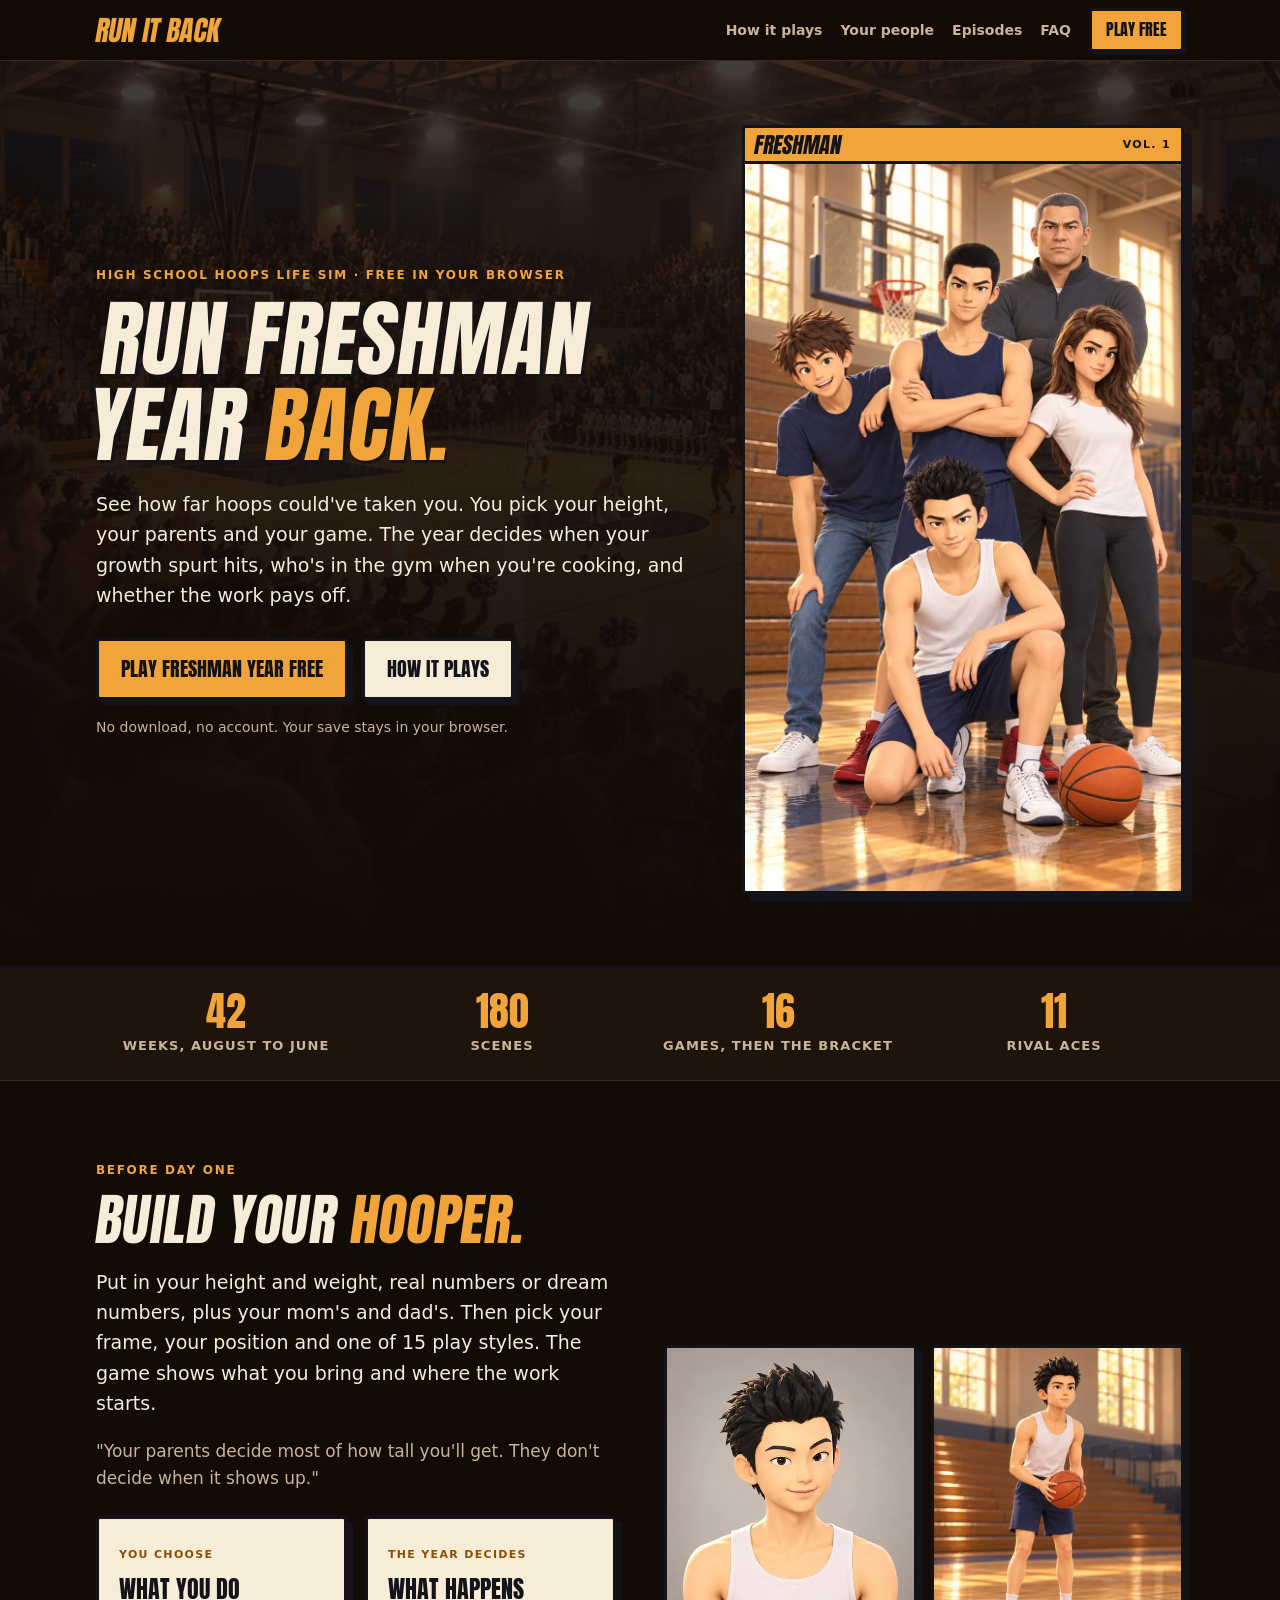
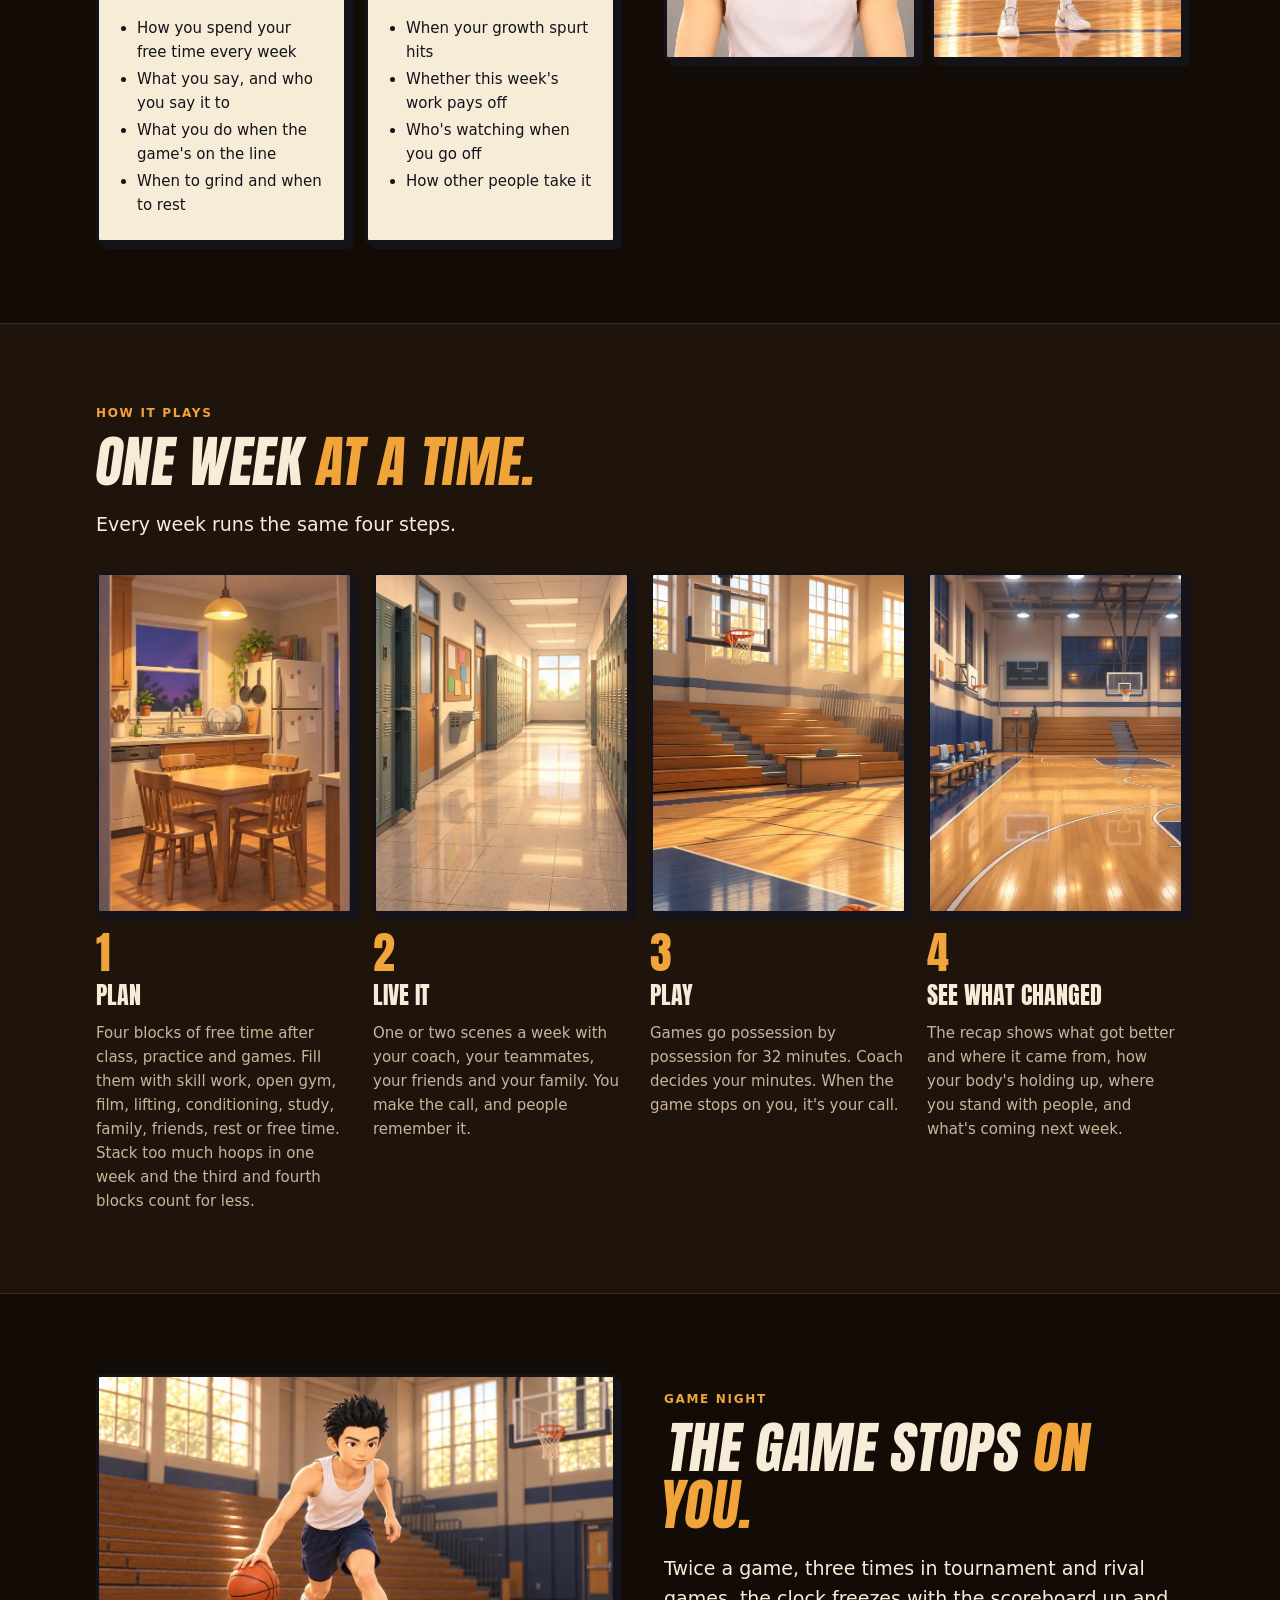
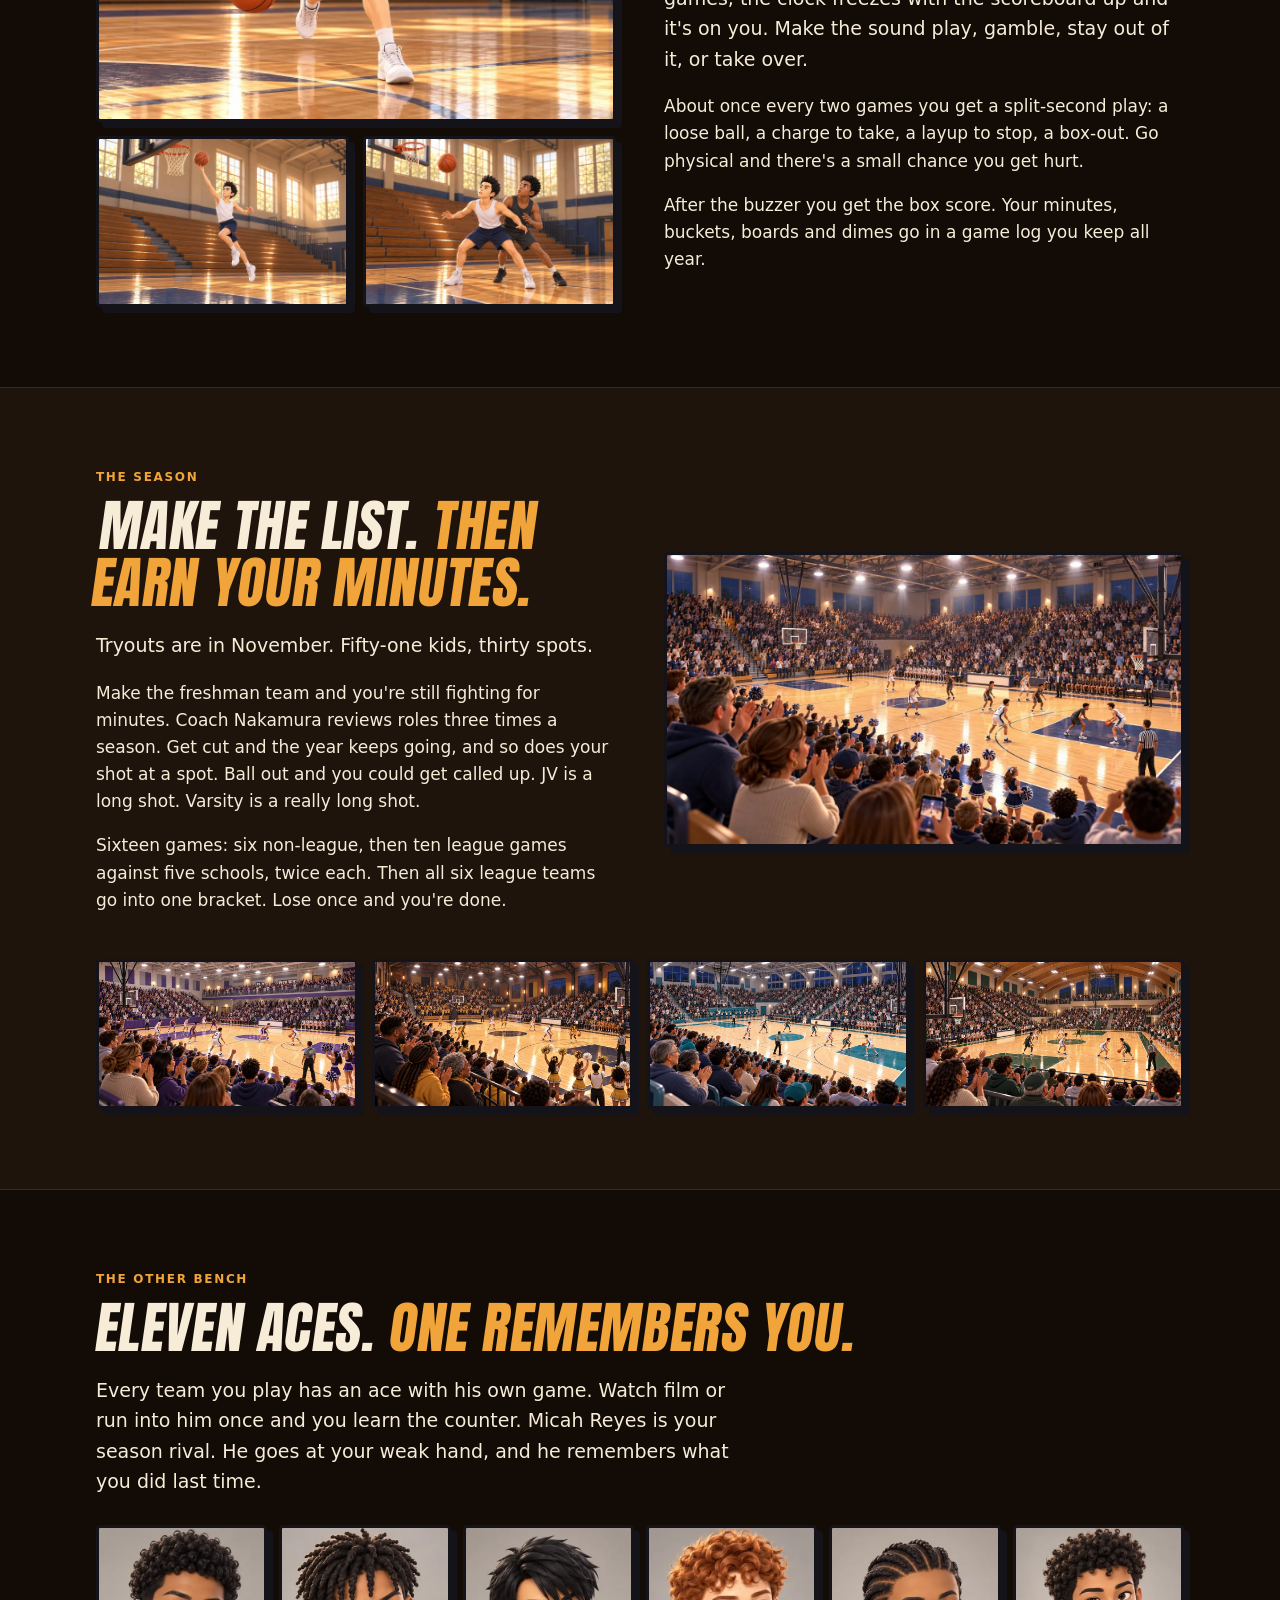
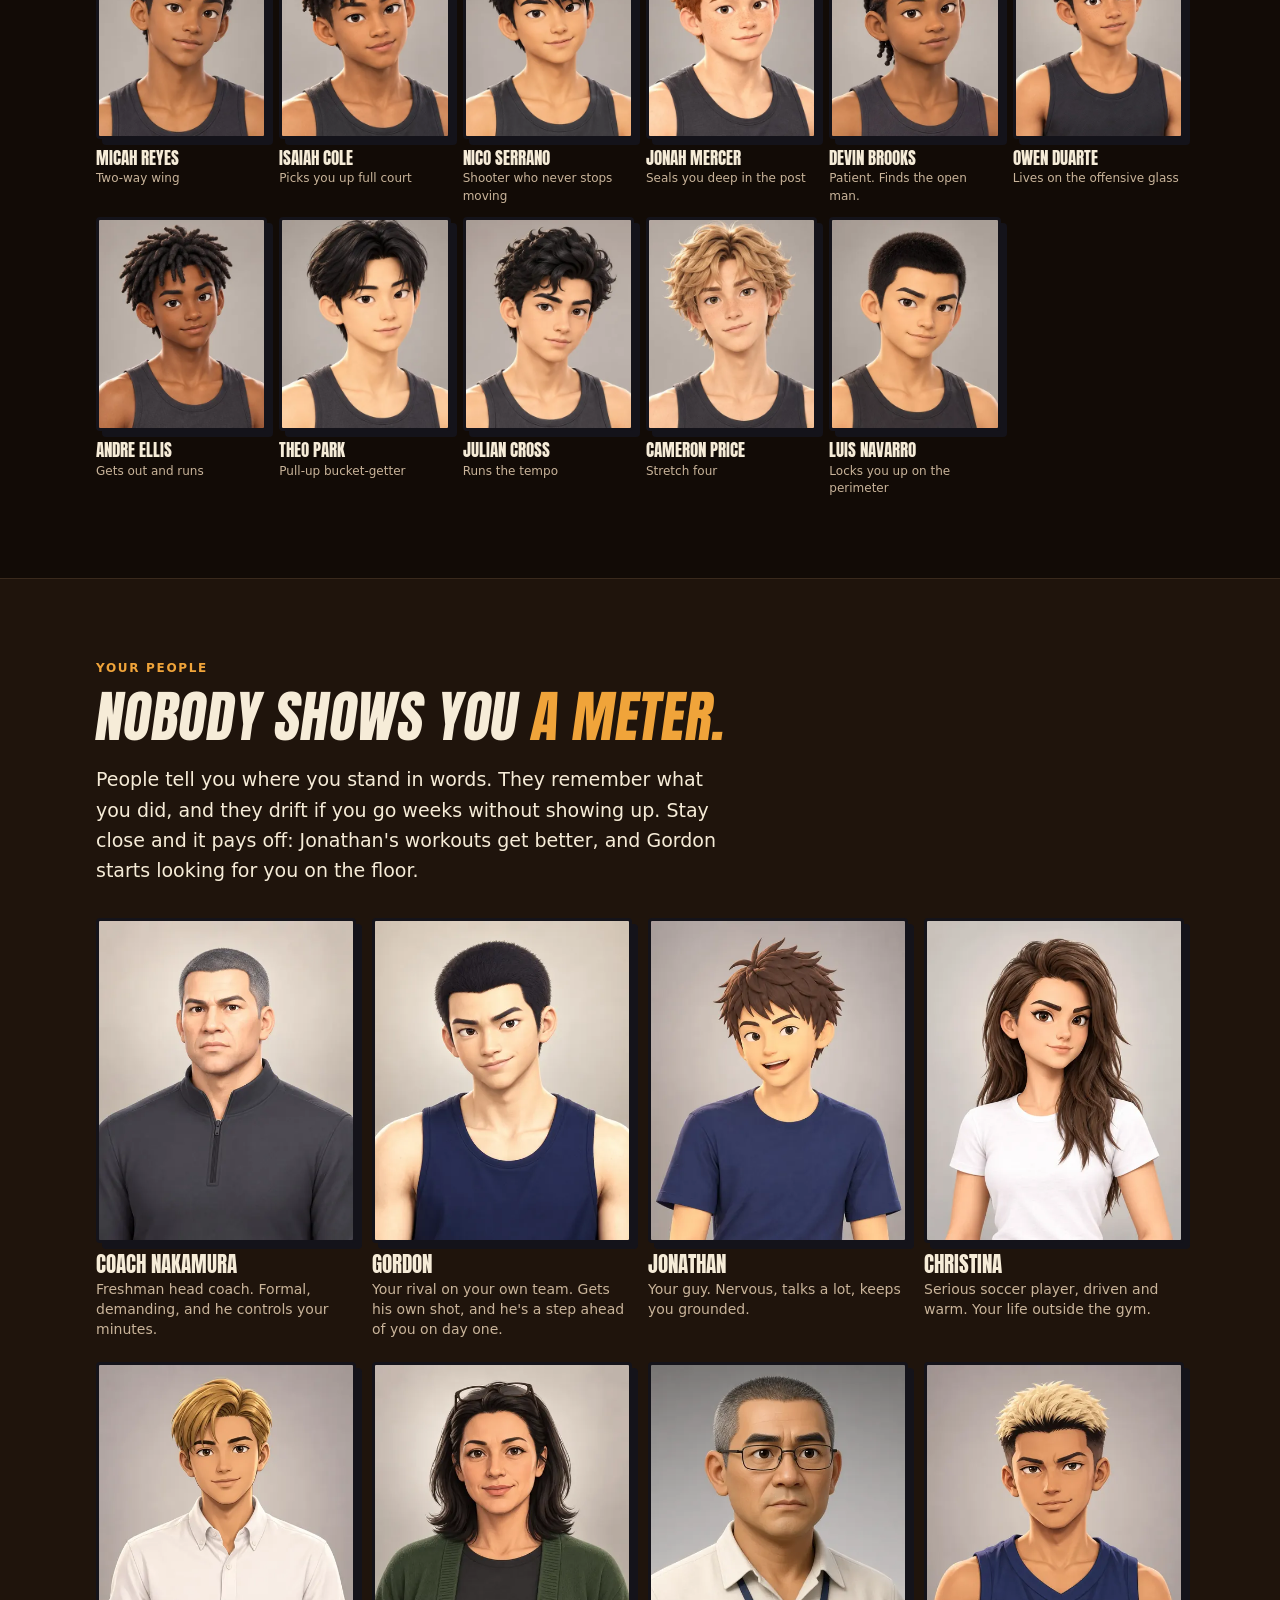
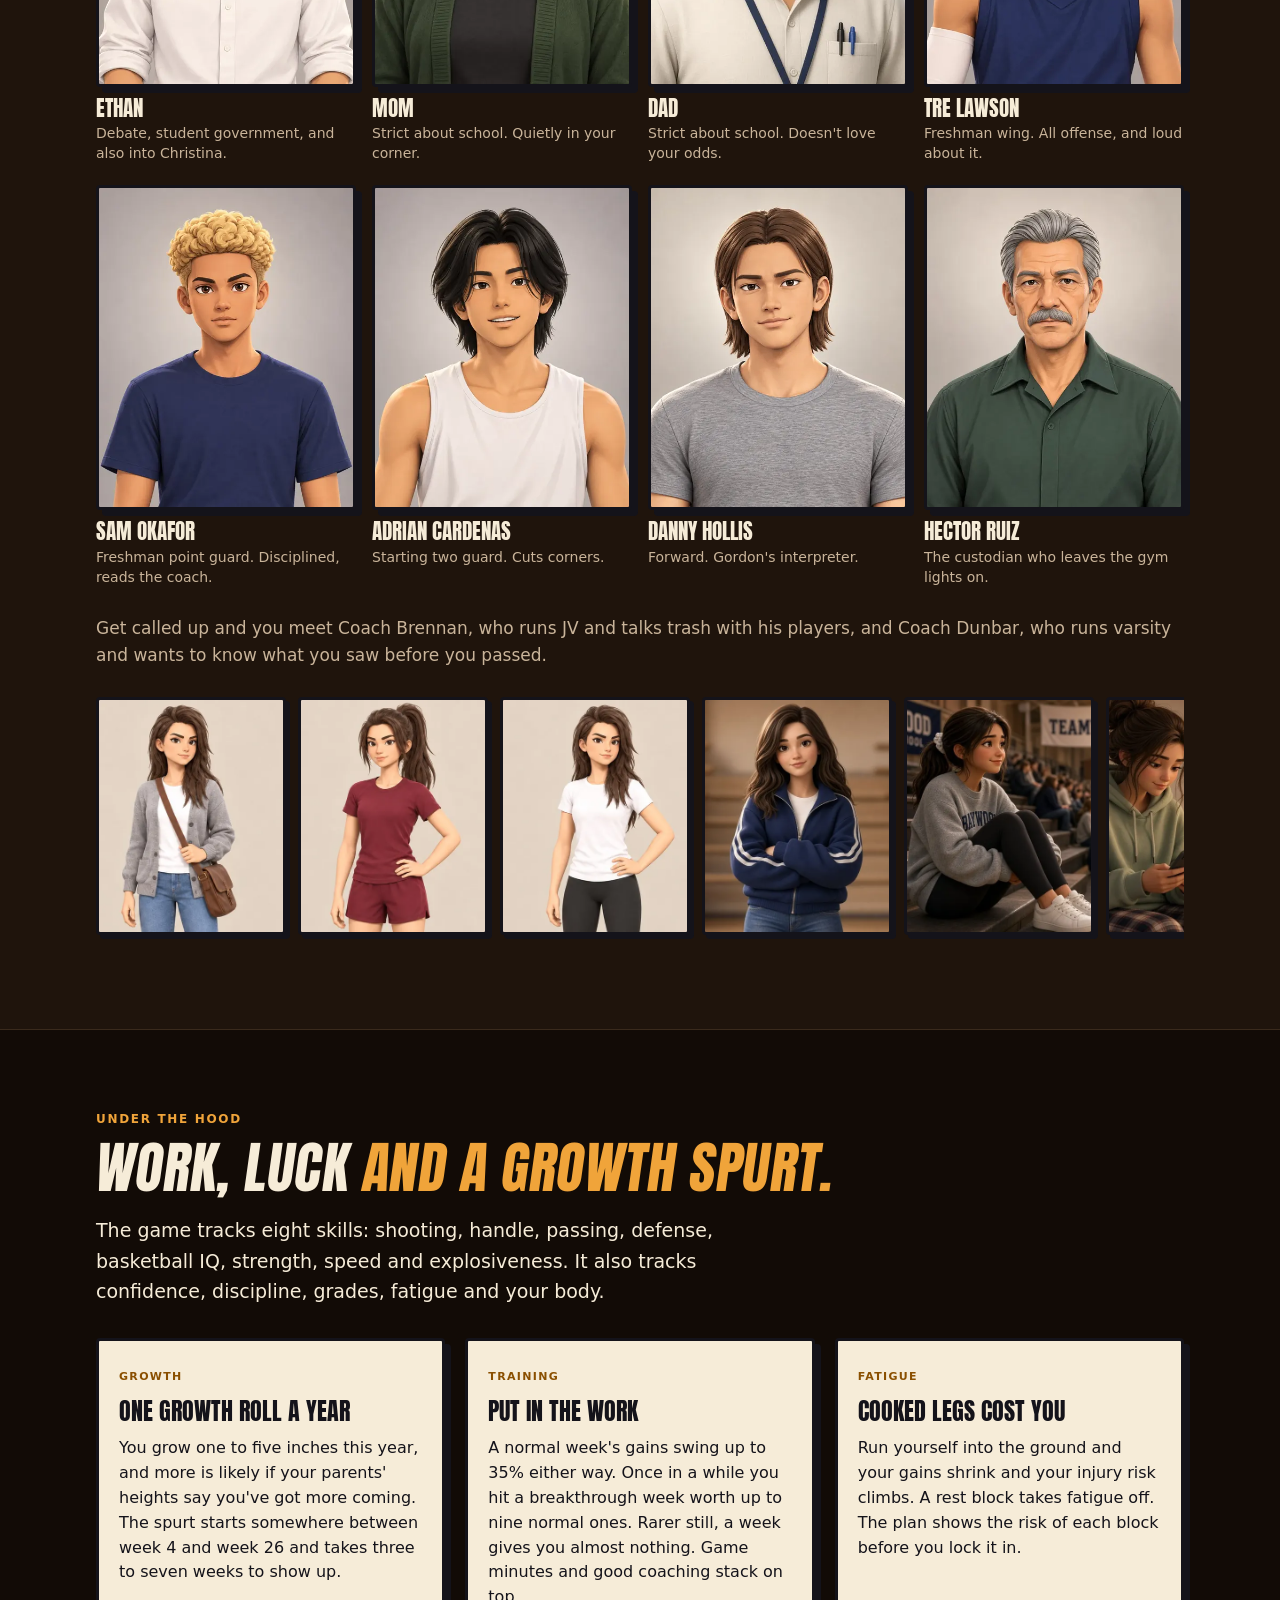
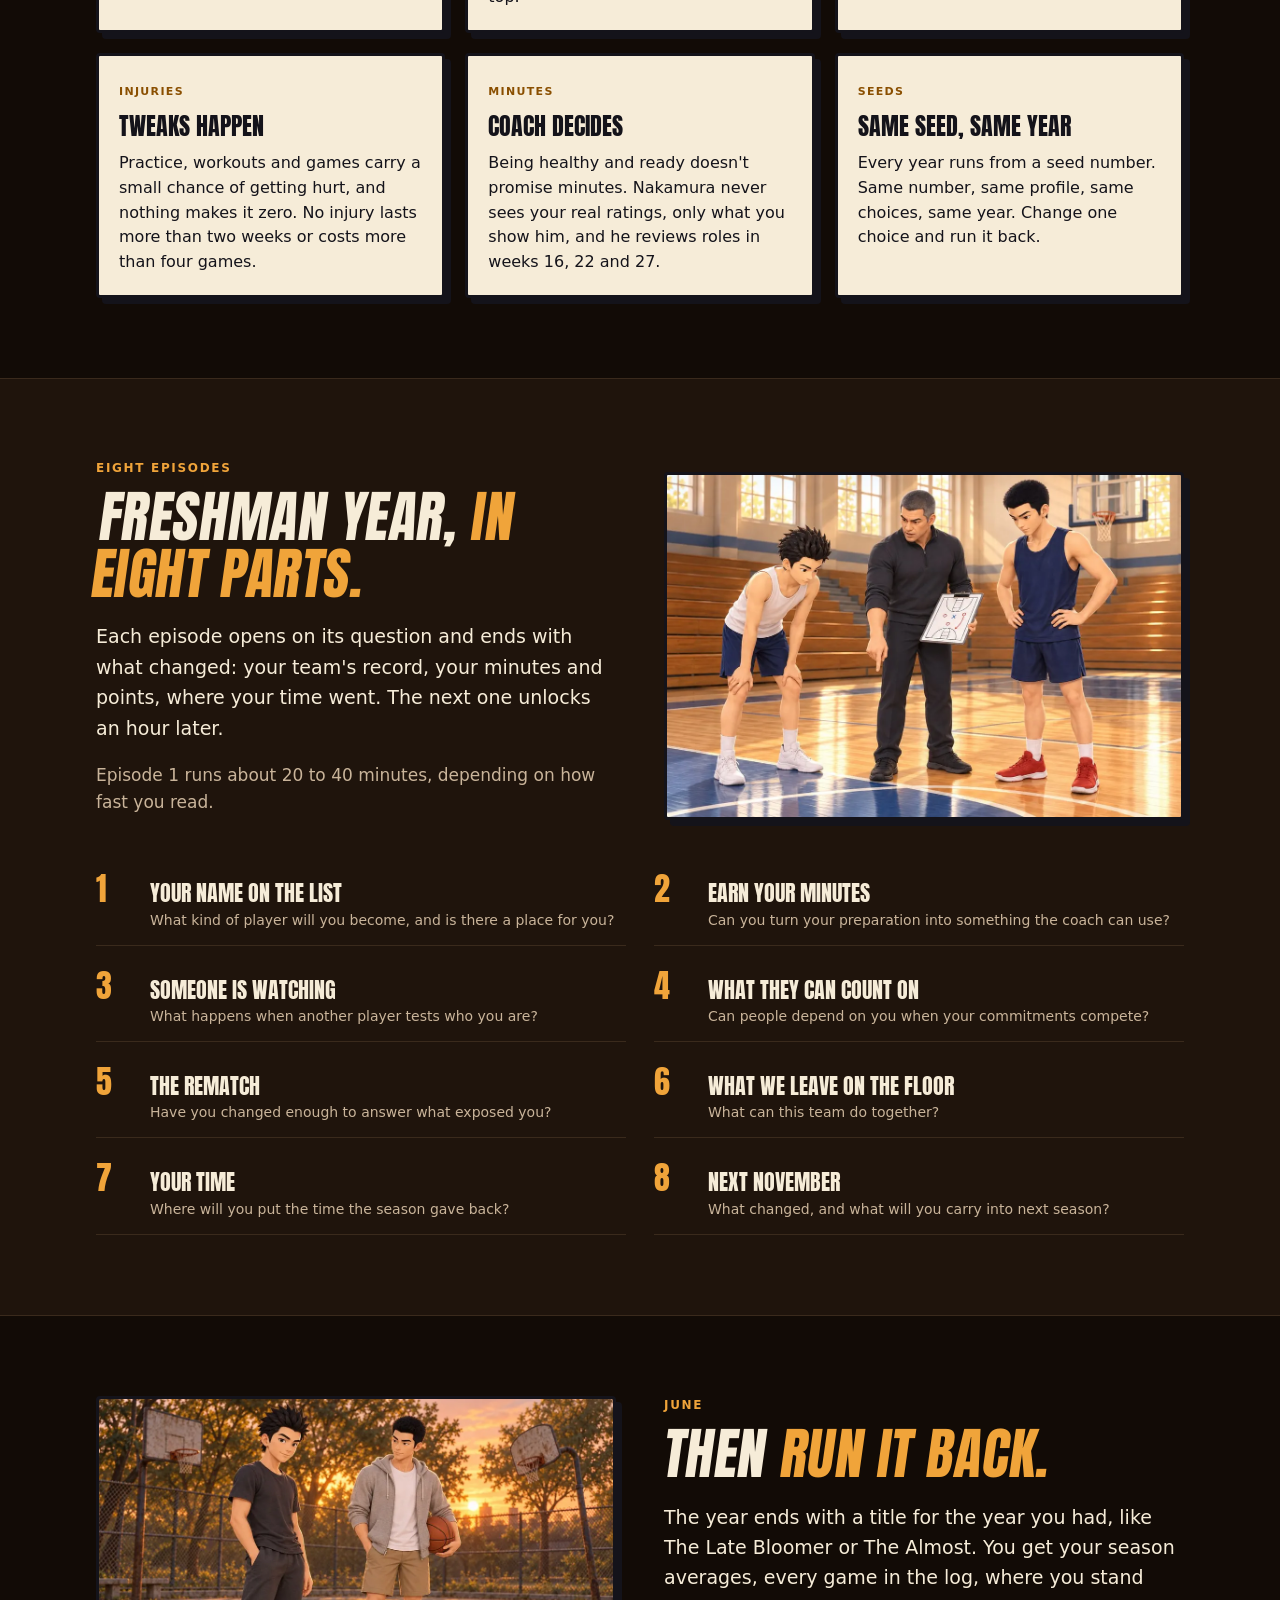
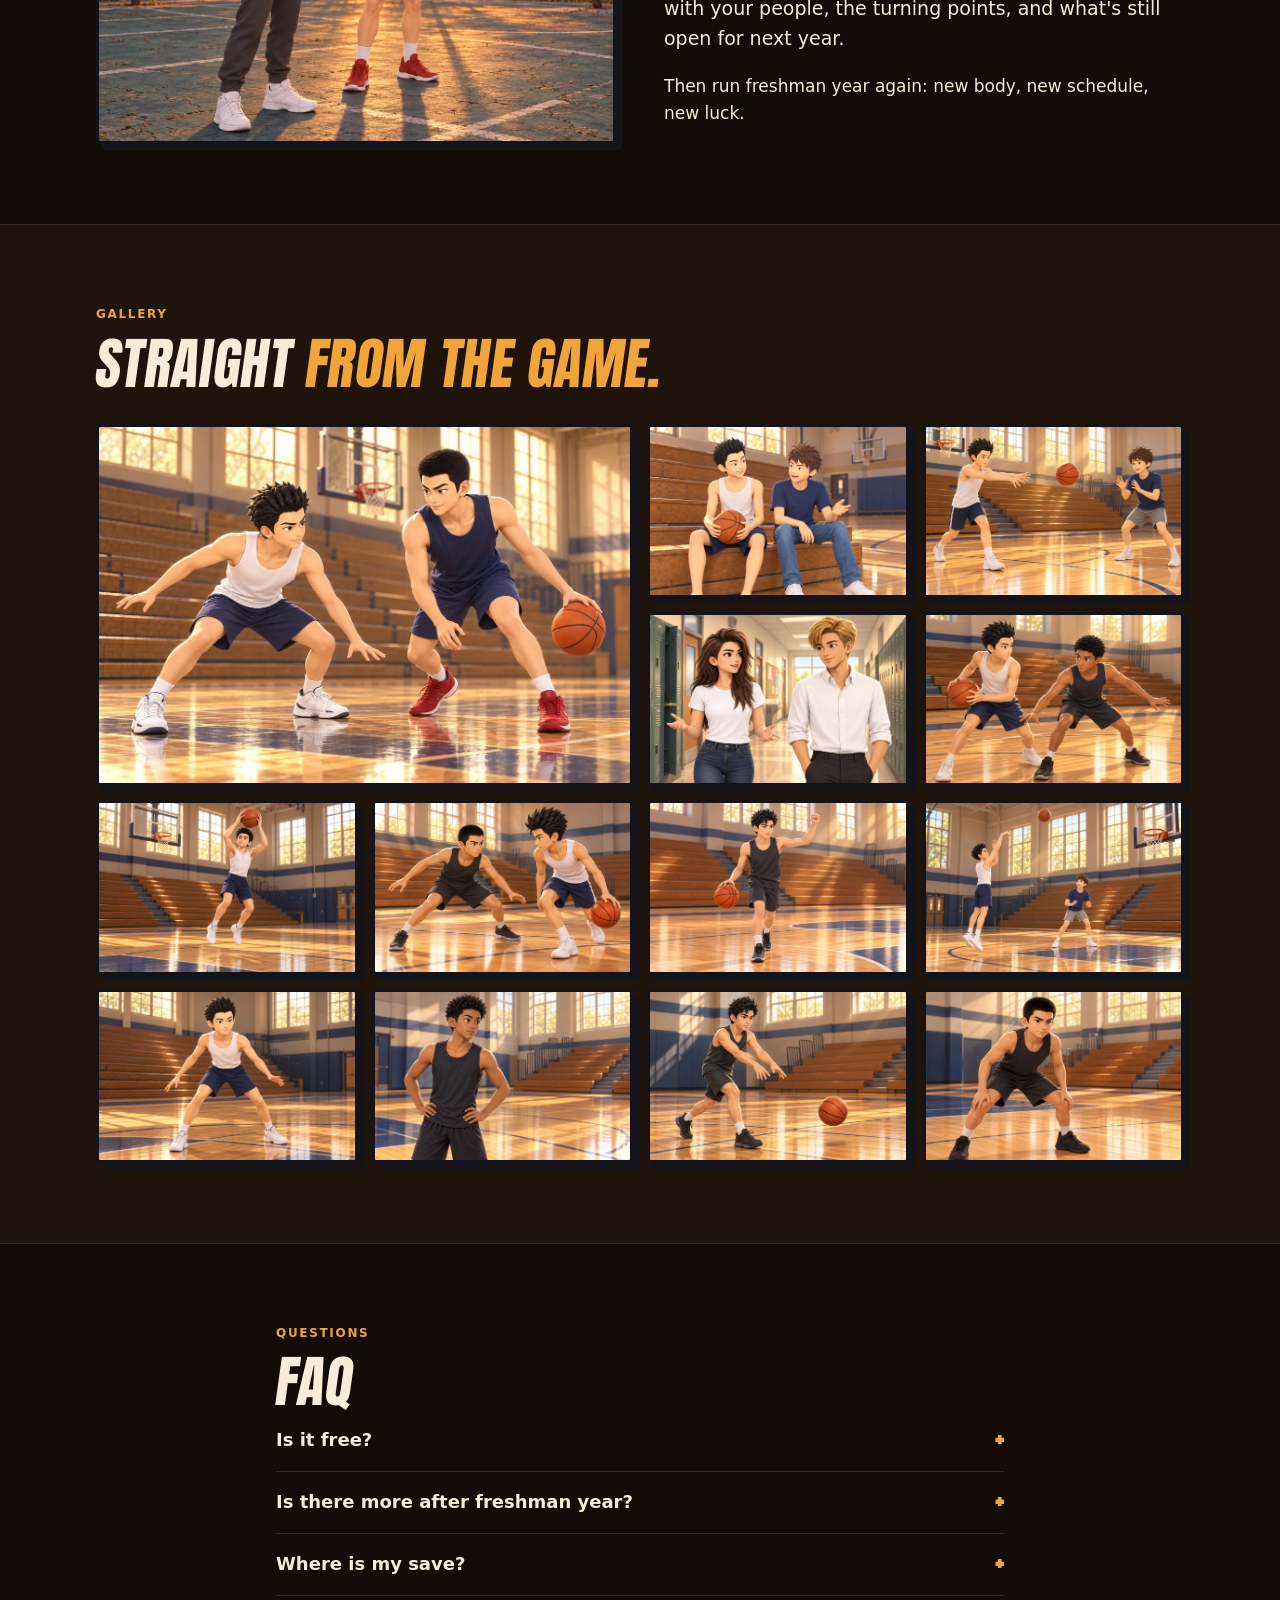
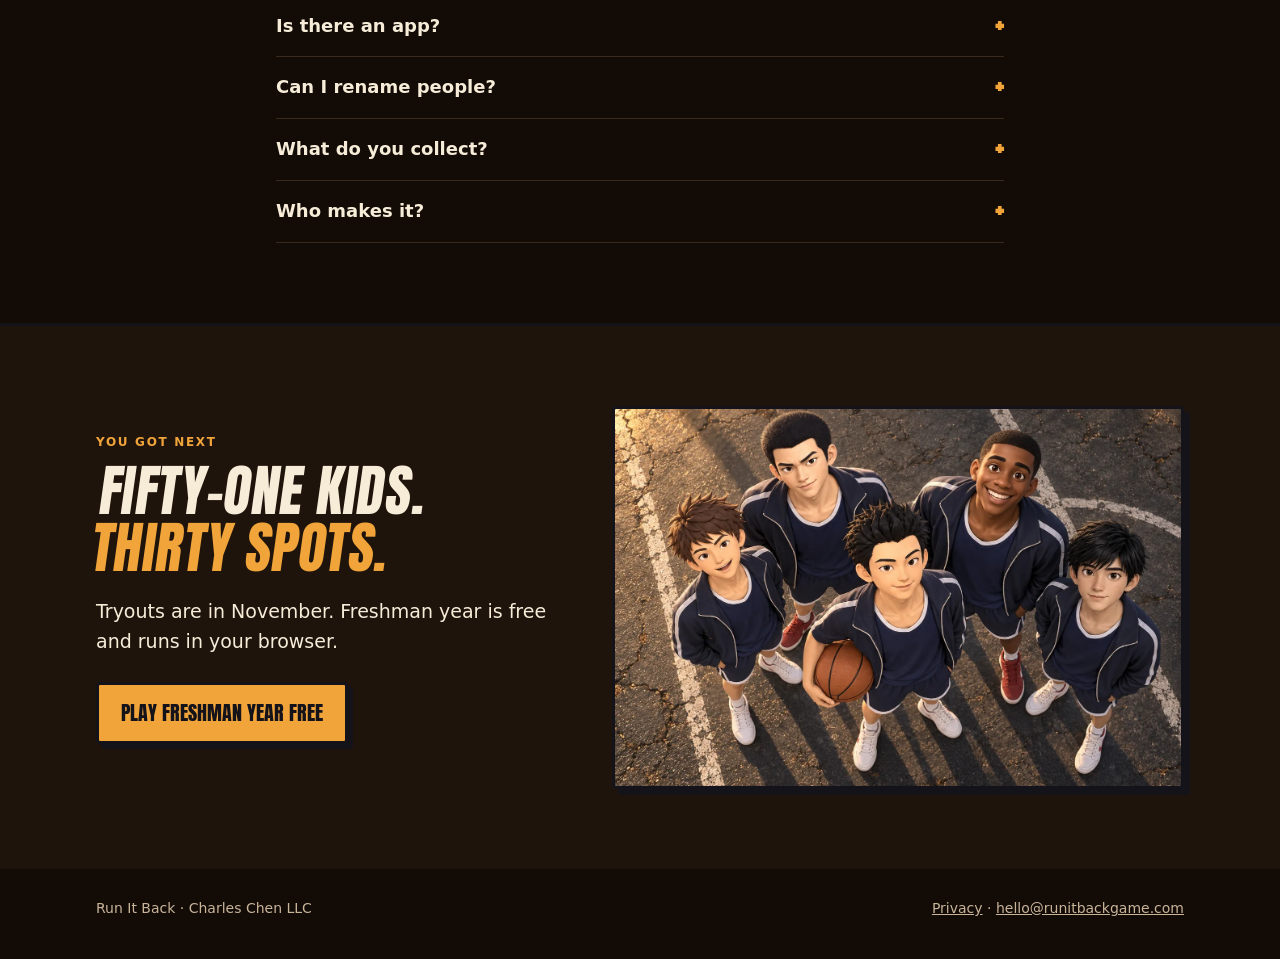
==== index.html @ 692af662 "Deploy 35123e4" ====
<!doctype html>
<html lang="en">
<head>
<meta charset="utf-8" />
<meta name="viewport" content="width=device-width, initial-scale=1, viewport-fit=cover" />
<title>Run It Back · Basketball Life Sim</title>
<meta name="description" content="Run freshman year back and see how far hoops could've taken you. A high school basketball life sim: 42 weeks, 180 scenes, 16 games and a tryout list. Free in your browser." />
<meta name="theme-color" content="#1f140c" />
<link rel="canonical" href="https://runitbackgame.com/" />
<link rel="icon" href="/favicon.ico" sizes="any" />
<link rel="icon" type="image/png" href="/favicon.png" />
<link rel="apple-touch-icon" href="/apple-touch-icon.png" />
<meta property="og:type" content="website" />
<meta property="og:site_name" content="Run It Back" />
<meta property="og:title" content="Run It Back · Basketball Life Sim" />
<meta property="og:description" content="What if you could go back to freshman year and see how far basketball could have taken you?" />
<meta property="og:url" content="https://runitbackgame.com/" />
<meta property="og:image" content="https://runitbackgame.com/og-image.jpg" />
<meta property="og:image:width" content="1200" />
<meta property="og:image:height" content="630" />
<meta name="twitter:card" content="summary_large_image" />
<meta name="twitter:image" content="https://runitbackgame.com/og-image.jpg" />
<link rel="preload" href="/fonts/anton.ttf" as="font" type="font/ttf" crossorigin />
<link rel="stylesheet" href="/landing.css" />
<script>
  // Before anything draws: a Home Screen install opens straight into the game, and a checkout
  // return addressed to the old root (/?preordered=, /?skipped=) goes on to the game.
  (function () {
    var q = location.search;
    var standalone = (window.matchMedia && matchMedia("(display-mode: standalone)").matches) || navigator.standalone === true;
    if (standalone || /[?&](preordered|skipped)=/.test(q)) location.replace("/play/" + q);
  })();
</script>
<script type="application/ld+json">
{
  "@context": "https://schema.org",
  "@type": "VideoGame",
  "name": "Run It Back",
  "url": "https://runitbackgame.com/",
  "image": "https://runitbackgame.com/og-image.jpg",
  "description": "A high school basketball life sim. Go back to freshman year and see how far basketball could have taken you.",
  "genre": ["Sports", "Simulation", "Visual novel"],
  "gamePlatform": "Web browser",
  "playMode": "SinglePlayer",
  "offers": { "@type": "Offer", "price": "0", "priceCurrency": "USD" }
}
</script>
</head>
<body>

<header class="bar">
  <div class="wrap">
    <a class="logo" href="/">Run It Back</a>
    <nav>
      <a class="link" href="#week">How it plays</a>
      <a class="link" href="#people">Your people</a>
      <a class="link" href="#episodes">Episodes</a>
      <a class="link" href="#faq">FAQ</a>
      <a class="btn small" href="/play/" data-cta>Play free</a>
    </nav>
  </div>
</header>

<main>

<section class="hero" style="padding:0">
  <div class="hero-bg" aria-hidden="true"></div>
  <div class="wrap">
    <div>
      <p class="kicker">High school hoops life sim · Free in your browser</p>
      <h1 class="display"><span class="slant">Run freshman year <em>back.</em></span></h1>
      <p class="lede">See how far hoops could've taken you. You pick your height, your parents and your game. The year decides when your growth spurt hits, who's in the gym when you're cooking, and whether the work pays off.</p>
      <div class="ctas">
        <a class="btn" href="/play/" data-cta>Play freshman year free</a>
        <a class="btn ghost" href="#week">How it plays</a>
      </div>
      <p class="fine">No download, no account. Your save stays in your browser.</p>
    </div>
    <div class="cover">
      <div class="cover-inner">
        <div class="cover-band"><b>Freshman</b><span>VOL. 1</span></div>
        <img src="/img/splash.webp" width="900" height="1500" alt="The cast of Run It Back in the gym." fetchpriority="high" />
      </div>
    </div>
  </div>
</section>

<div class="facts">
  <ul>
    <li><b>42</b><span>weeks, August to June</span></li>
    <li><b>180</b><span>scenes</span></li>
    <li><b>16</b><span>games, then the bracket</span></li>
    <li><b>11</b><span>rival aces</span></li>
  </ul>
</div>

<section id="hand">
  <div class="wrap split">
    <div>
      <p class="kicker">Before day one</p>
      <h2 class="display"><span class="slant">Build your <em>hooper.</em></span></h2>
      <p class="lede">Put in your height and weight, real numbers or dream numbers, plus your mom's and dad's. Then pick your frame, your position and one of 15 play styles. The game shows what you bring and where the work starts.</p>
      <p class="dim">"Your parents decide most of how tall you'll get. They don't decide when it shows up."</p>
      <div class="two-lists">
        <div class="panel">
          <span class="tag">You choose</span>
          <h3>What you do</h3>
          <ul>
            <li>How you spend your free time every week</li>
            <li>What you say, and who you say it to</li>
            <li>What you do when the game's on the line</li>
            <li>When to grind and when to rest</li>
          </ul>
        </div>
        <div class="panel">
          <span class="tag">The year decides</span>
          <h3>What happens</h3>
          <ul>
            <li>When your growth spurt hits</li>
            <li>Whether this week's work pays off</li>
            <li>Who's watching when you go off</li>
            <li>How other people take it</li>
          </ul>
        </div>
      </div>
    </div>
    <div class="grid g2">
      <div class="frame"><img src="/img/cast-player.webp" width="480" height="600" alt="Your player, in a navy jersey." loading="lazy" /></div>
      <div class="frame"><img src="/img/scene-you-free-throw.webp" width="1100" height="733" alt="You at the free throw line." loading="lazy" style="height:100%;object-fit:cover" /></div>
    </div>
  </div>
</section>

<section id="week" class="alt">
  <div class="wrap">
    <p class="kicker">How it plays</p>
    <h2 class="display"><span class="slant">One week <em>at a time.</em></span></h2>
    <p class="lede">Every week runs the same four steps.</p>
    <div class="steps">
      <div class="step">
        <div class="frame"><img src="/img/place-home.webp" alt="Home." loading="lazy" /></div>
        <div class="num">1</div>
        <h3>Plan</h3>
        <p>Four blocks of free time after class, practice and games. Fill them with skill work, open gym, film, lifting, conditioning, study, family, friends, rest or free time. Stack too much hoops in one week and the third and fourth blocks count for less.</p>
      </div>
      <div class="step">
        <div class="frame"><img src="/img/place-hallway.webp" alt="The school hallway." loading="lazy" /></div>
        <div class="num">2</div>
        <h3>Live it</h3>
        <p>One or two scenes a week with your coach, your teammates, your friends and your family. You make the call, and people remember it.</p>
      </div>
      <div class="step">
        <div class="frame"><img src="/img/place-gym.webp" alt="The gym." loading="lazy" /></div>
        <div class="num">3</div>
        <h3>Play</h3>
        <p>Games go possession by possession for 32 minutes. Coach decides your minutes. When the game stops on you, it's your call.</p>
      </div>
      <div class="step">
        <div class="frame"><img src="/img/place-stands.webp" alt="The stands." loading="lazy" /></div>
        <div class="num">4</div>
        <h3>See what changed</h3>
        <p>The recap shows what got better and where it came from, how your body's holding up, where you stand with people, and what's coming next week.</p>
      </div>
    </div>
  </div>
</section>

<section id="games">
  <div class="wrap split flip">
    <div>
      <p class="kicker">Game night</p>
      <h2 class="display"><span class="slant">The game stops <em>on you.</em></span></h2>
      <p class="lede">Twice a game, three times in tournament and rival games, the clock freezes with the scoreboard up and it's on you. Make the sound play, gamble, stay out of it, or take over.</p>
      <p>About once every two games you get a split-second play: a loose ball, a charge to take, a layup to stop, a box-out. Go physical and there's a small chance you get hurt.</p>
      <p>After the buzzer you get the box score. Your minutes, buckets, boards and dimes go in a game log you keep all year.</p>
    </div>
    <div class="grid g2">
      <div class="frame" style="grid-column:span 2"><img src="/img/scene-you-driving.webp" width="1100" height="733" alt="You driving to the basket past a defender." loading="lazy" /></div>
      <div class="frame"><img src="/img/scene-you-layup.webp" width="1100" height="733" alt="You finishing a layup." loading="lazy" /></div>
      <div class="frame"><img src="/img/scene-you-boxout-reyes.webp" width="1100" height="733" alt="You boxing out Micah Reyes for a rebound." loading="lazy" /></div>
    </div>
  </div>
</section>

<section id="season" class="alt">
  <div class="wrap">
    <div class="split">
      <div>
        <p class="kicker">The season</p>
        <h2 class="display"><span class="slant">Make the list. <em>Then earn your minutes.</em></span></h2>
        <p class="lede">Tryouts are in November. Fifty-one kids, thirty spots.</p>
        <p>Make the freshman team and you're still fighting for minutes. Coach Nakamura reviews roles three times a season. Get cut and the year keeps going, and so does your shot at a spot. Ball out and you could get called up. JV is a long shot. Varsity is a really long shot.</p>
        <p>Sixteen games: six non-league, then ten league games against five schools, twice each. Then all six league teams go into one bracket. Lose once and you're done.</p>
      </div>
      <div class="frame"><img src="/img/arena-home.webp" width="1280" height="720" alt="A packed home gym during a game." loading="lazy" /></div>
    </div>
    <div class="grid g4" style="margin-top:28px">
      <div class="frame"><img src="/img/arena-balcony.webp" width="960" height="540" alt="An away gym with a balcony." loading="lazy" /></div>
      <div class="frame"><img src="/img/arena-brick.webp" width="960" height="540" alt="An away gym with brick walls." loading="lazy" /></div>
      <div class="frame"><img src="/img/arena-teal.webp" width="960" height="540" alt="An away gym in teal." loading="lazy" /></div>
      <div class="frame"><img src="/img/arena-timber.webp" width="960" height="540" alt="An away gym with timber beams." loading="lazy" /></div>
    </div>
  </div>
</section>

<section id="rivals">
  <div class="wrap">
    <p class="kicker">The other bench</p>
    <h2 class="display"><span class="slant">Eleven aces. <em>One remembers you.</em></span></h2>
    <p class="lede">Every team you play has an ace with his own game. Watch film or run into him once and you learn the counter. Micah Reyes is your season rival. He goes at your weak hand, and he remembers what you did last time.</p>
    <div class="grid aces" style="margin-top:28px">
      <figure class="card"><div class="frame"><img src="/img/ace-reyes.webp" alt="Micah Reyes" loading="lazy" /></div><figcaption><b>Micah Reyes</b><span>Two-way wing</span></figcaption></figure>
      <figure class="card"><div class="frame"><img src="/img/ace-cole.webp" alt="Isaiah Cole" loading="lazy" /></div><figcaption><b>Isaiah Cole</b><span>Picks you up full court</span></figcaption></figure>
      <figure class="card"><div class="frame"><img src="/img/ace-serrano.webp" alt="Nico Serrano" loading="lazy" /></div><figcaption><b>Nico Serrano</b><span>Shooter who never stops moving</span></figcaption></figure>
      <figure class="card"><div class="frame"><img src="/img/ace-mercer.webp" alt="Jonah Mercer" loading="lazy" /></div><figcaption><b>Jonah Mercer</b><span>Seals you deep in the post</span></figcaption></figure>
      <figure class="card"><div class="frame"><img src="/img/ace-brooks.webp" alt="Devin Brooks" loading="lazy" /></div><figcaption><b>Devin Brooks</b><span>Patient. Finds the open man.</span></figcaption></figure>
      <figure class="card"><div class="frame"><img src="/img/ace-duarte.webp" alt="Owen Duarte" loading="lazy" /></div><figcaption><b>Owen Duarte</b><span>Lives on the offensive glass</span></figcaption></figure>
      <figure class="card"><div class="frame"><img src="/img/ace-ellis.webp" alt="Andre Ellis" loading="lazy" /></div><figcaption><b>Andre Ellis</b><span>Gets out and runs</span></figcaption></figure>
      <figure class="card"><div class="frame"><img src="/img/ace-park.webp" alt="Theo Park" loading="lazy" /></div><figcaption><b>Theo Park</b><span>Pull-up bucket-getter</span></figcaption></figure>
      <figure class="card"><div class="frame"><img src="/img/ace-cross.webp" alt="Julian Cross" loading="lazy" /></div><figcaption><b>Julian Cross</b><span>Runs the tempo</span></figcaption></figure>
      <figure class="card"><div class="frame"><img src="/img/ace-price.webp" alt="Cameron Price" loading="lazy" /></div><figcaption><b>Cameron Price</b><span>Stretch four</span></figcaption></figure>
      <figure class="card"><div class="frame"><img src="/img/ace-navarro.webp" alt="Luis Navarro" loading="lazy" /></div><figcaption><b>Luis Navarro</b><span>Locks you up on the perimeter</span></figcaption></figure>
    </div>
  </div>
</section>

<section id="people" class="alt">
  <div class="wrap">
    <p class="kicker">Your people</p>
    <h2 class="display"><span class="slant">Nobody shows you <em>a meter.</em></span></h2>
    <p class="lede">People tell you where you stand in words. They remember what you did, and they drift if you go weeks without showing up. Stay close and it pays off: Jonathan's workouts get better, and Gordon starts looking for you on the floor.</p>
    <div class="grid cast" style="margin-top:32px">
      <figure class="card"><div class="frame"><img src="/img/cast-nakamura.webp" alt="Coach Nakamura" loading="lazy" /></div><figcaption><b>Coach Nakamura</b><span>Freshman head coach. Formal, demanding, and he controls your minutes.</span></figcaption></figure>
      <figure class="card"><div class="frame"><img src="/img/cast-gordon.webp" alt="Gordon" loading="lazy" /></div><figcaption><b>Gordon</b><span>Your rival on your own team. Gets his own shot, and he's a step ahead of you on day one.</span></figcaption></figure>
      <figure class="card"><div class="frame"><img src="/img/cast-jonathan.webp" alt="Jonathan" loading="lazy" /></div><figcaption><b>Jonathan</b><span>Your guy. Nervous, talks a lot, keeps you grounded.</span></figcaption></figure>
      <figure class="card"><div class="frame"><img src="/img/cast-christina.webp" alt="Christina" loading="lazy" /></div><figcaption><b>Christina</b><span>Serious soccer player, driven and warm. Your life outside the gym.</span></figcaption></figure>
      <figure class="card"><div class="frame"><img src="/img/cast-ethan.webp" alt="Ethan" loading="lazy" /></div><figcaption><b>Ethan</b><span>Debate, student government, and also into Christina.</span></figcaption></figure>
      <figure class="card"><div class="frame"><img src="/img/cast-mom.webp" alt="Mom" loading="lazy" /></div><figcaption><b>Mom</b><span>Strict about school. Quietly in your corner.</span></figcaption></figure>
      <figure class="card"><div class="frame"><img src="/img/cast-dad.webp" alt="Dad" loading="lazy" /></div><figcaption><b>Dad</b><span>Strict about school. Doesn't love your odds.</span></figcaption></figure>
      <figure class="card"><div class="frame"><img src="/img/cast-tre.webp" alt="Tre Lawson" loading="lazy" /></div><figcaption><b>Tre Lawson</b><span>Freshman wing. All offense, and loud about it.</span></figcaption></figure>
      <figure class="card"><div class="frame"><img src="/img/cast-okafor.webp" alt="Sam Okafor" loading="lazy" /></div><figcaption><b>Sam Okafor</b><span>Freshman point guard. Disciplined, reads the coach.</span></figcaption></figure>
      <figure class="card"><div class="frame"><img src="/img/cast-cardenas.webp" alt="Adrian Cardenas" loading="lazy" /></div><figcaption><b>Adrian Cardenas</b><span>Starting two guard. Cuts corners.</span></figcaption></figure>
      <figure class="card"><div class="frame"><img src="/img/cast-hollis.webp" alt="Danny Hollis" loading="lazy" /></div><figcaption><b>Danny Hollis</b><span>Forward. Gordon's interpreter.</span></figcaption></figure>
      <figure class="card"><div class="frame"><img src="/img/cast-ruiz.webp" alt="Hector Ruiz" loading="lazy" /></div><figcaption><b>Hector Ruiz</b><span>The custodian who leaves the gym lights on.</span></figcaption></figure>
    </div>
    <p class="dim" style="margin-top:28px">Get called up and you meet Coach Brennan, who runs JV and talks trash with his players, and Coach Dunbar, who runs varsity and wants to know what you saw before you passed.</p>
    <div class="strip" aria-label="Christina through the year">
      <div class="frame"><img src="/img/still-christina-school.webp" alt="Christina at school." loading="lazy" /></div>
      <div class="frame"><img src="/img/still-christina-soccer.webp" alt="Christina in her soccer kit." loading="lazy" /></div>
      <div class="frame"><img src="/img/still-christina-casual.webp" alt="Christina on the weekend." loading="lazy" /></div>
      <div class="frame"><img src="/img/still-christina-jacket.webp" alt="Christina in a jacket." loading="lazy" /></div>
      <div class="frame"><img src="/img/still-christina-crewneck.webp" alt="Christina in a crewneck." loading="lazy" /></div>
      <div class="frame"><img src="/img/still-christina-night.webp" alt="Christina at night." loading="lazy" /></div>
      <div class="frame"><img src="/img/still-christina-formal.webp" alt="Christina dressed up." loading="lazy" /></div>
    </div>
  </div>
</section>

<section id="body">
  <div class="wrap">
    <p class="kicker">Under the hood</p>
    <h2 class="display"><span class="slant">Work, luck <em>and a growth spurt.</em></span></h2>
    <p class="lede">The game tracks eight skills: shooting, handle, passing, defense, basketball IQ, strength, speed and explosiveness. It also tracks confidence, discipline, grades, fatigue and your body.</p>
    <div class="mech">
      <div class="panel">
        <span class="tag">Growth</span>
        <h3>One growth roll a year</h3>
        <p>You grow one to five inches this year, and more is likely if your parents' heights say you've got more coming. The spurt starts somewhere between week 4 and week 26 and takes three to seven weeks to show up.</p>
      </div>
      <div class="panel">
        <span class="tag">Training</span>
        <h3>Put in the work</h3>
        <p>A normal week's gains swing up to 35% either way. Once in a while you hit a breakthrough week worth up to nine normal ones. Rarer still, a week gives you almost nothing. Game minutes and good coaching stack on top.</p>
      </div>
      <div class="panel">
        <span class="tag">Fatigue</span>
        <h3>Cooked legs cost you</h3>
        <p>Run yourself into the ground and your gains shrink and your injury risk climbs. A rest block takes fatigue off. The plan shows the risk of each block before you lock it in.</p>
      </div>
      <div class="panel">
        <span class="tag">Injuries</span>
        <h3>Tweaks happen</h3>
        <p>Practice, workouts and games carry a small chance of getting hurt, and nothing makes it zero. No injury lasts more than two weeks or costs more than four games.</p>
      </div>
      <div class="panel">
        <span class="tag">Minutes</span>
        <h3>Coach decides</h3>
        <p>Being healthy and ready doesn't promise minutes. Nakamura never sees your real ratings, only what you show him, and he reviews roles in weeks 16, 22 and 27.</p>
      </div>
      <div class="panel">
        <span class="tag">Seeds</span>
        <h3>Same seed, same year</h3>
        <p>Every year runs from a seed number. Same number, same profile, same choices, same year. Change one choice and run it back.</p>
      </div>
    </div>
  </div>
</section>

<section id="episodes" class="alt">
  <div class="wrap">
    <div class="split">
      <div>
        <p class="kicker">Eight episodes</p>
        <h2 class="display"><span class="slant">Freshman year, <em>in eight parts.</em></span></h2>
        <p class="lede">Each episode opens on its question and ends with what changed: your team's record, your minutes and points, where your time went. The next one unlocks an hour later.</p>
        <p class="dim">Episode 1 runs about 20 to 40 minutes, depending on how fast you read.</p>
      </div>
      <div class="frame"><img src="/img/scene-nakamura-clipboard.webp" width="1100" height="733" alt="Coach Nakamura with his clipboard at practice." loading="lazy" /></div>
    </div>
    <ol class="episodes">
      <li><span class="n">1</span><div><b>Your Name on the List</b><span>What kind of player will you become, and is there a place for you?</span></div></li>
      <li><span class="n">2</span><div><b>Earn Your Minutes</b><span>Can you turn your preparation into something the coach can use?</span></div></li>
      <li><span class="n">3</span><div><b>Someone Is Watching</b><span>What happens when another player tests who you are?</span></div></li>
      <li><span class="n">4</span><div><b>What They Can Count On</b><span>Can people depend on you when your commitments compete?</span></div></li>
      <li><span class="n">5</span><div><b>The Rematch</b><span>Have you changed enough to answer what exposed you?</span></div></li>
      <li><span class="n">6</span><div><b>What We Leave on the Floor</b><span>What can this team do together?</span></div></li>
      <li><span class="n">7</span><div><b>Your Time</b><span>Where will you put the time the season gave back?</span></div></li>
      <li><span class="n">8</span><div><b>Next November</b><span>What changed, and what will you carry into next season?</span></div></li>
    </ol>
  </div>
</section>

<section id="year-end">
  <div class="wrap split flip">
    <div>
      <p class="kicker">June</p>
      <h2 class="display"><span class="slant">Then <em>run it back.</em></span></h2>
      <p class="lede">The year ends with a title for the year you had, like The Late Bloomer or The Almost. You get your season averages, every game in the log, where you stand with your people, the turning points, and what's still open for next year.</p>
      <p>Then run freshman year again: new body, new schedule, new luck.</p>
    </div>
    <div class="frame"><img src="/img/scene-gordon-outdoor-court.webp" width="1100" height="733" alt="You and Gordon at the park court at golden hour, Gordon holding the ball." loading="lazy" /></div>
  </div>
</section>

<section id="gallery" class="alt">
  <div class="wrap">
    <p class="kicker">Gallery</p>
    <h2 class="display"><span class="slant">Straight <em>from the game.</em></span></h2>
    <div class="gallery">
      <div class="frame big"><img src="/img/scene-guarding-gordon.webp" alt="You guarding Gordon in practice." loading="lazy" /></div>
      <div class="frame"><img src="/img/scene-bleachers-jonathan.webp" alt="Jonathan in the bleachers." loading="lazy" /></div>
      <div class="frame"><img src="/img/scene-jonathan-passing.webp" alt="Jonathan passing in a drill." loading="lazy" /></div>
      <div class="frame"><img src="/img/scene-christina-ethan-hallway.webp" alt="Christina and Ethan in the hallway." loading="lazy" /></div>
      <div class="frame"><img src="/img/scene-reyes-reads-you.webp" alt="Micah Reyes reading your move." loading="lazy" /></div>
      <div class="frame"><img src="/img/scene-you-rebound.webp" alt="You pulling down a rebound." loading="lazy" /></div>
      <div class="frame"><img src="/img/scene-navarro-cuts-off.webp" alt="Luis Navarro cutting off your drive." loading="lazy" /></div>
      <div class="frame"><img src="/img/scene-cross-calls-set.webp" alt="Julian Cross calling a set." loading="lazy" /></div>
      <div class="frame"><img src="/img/scene-jonathan-rebounding.webp" alt="Jonathan rebounding at practice." loading="lazy" /></div>
      <div class="frame"><img src="/img/scene-you-defense-ready.webp" alt="You in a defensive stance." loading="lazy" /></div>
      <div class="frame"><img src="/img/scene-reyes-warmup.webp" alt="Micah Reyes in warmups." loading="lazy" /></div>
      <div class="frame"><img src="/img/scene-cross-bounce-pass.webp" alt="Julian Cross throwing a bounce pass." loading="lazy" /></div>
      <div class="frame"><img src="/img/scene-navarro-ready.webp" alt="Luis Navarro waiting on defense." loading="lazy" /></div>
    </div>
  </div>
</section>

<section id="faq">
  <div class="wrap faq">
    <p class="kicker">Questions</p>
    <h2 class="display"><span class="slant">FAQ</span></h2>
    <details>
      <summary>Is it free?</summary>
      <p>Freshman year is free, all eight episodes. After each episode the next one unlocks an hour later. On the web you can pay $1 to skip the wait.</p>
    </details>
    <details>
      <summary>Is there more after freshman year?</summary>
      <p>Sophomore year is in the works. Finish freshman year and you can pre-order it for $5. It'll be $8 when it drops.</p>
    </details>
    <details>
      <summary>Where is my save?</summary>
      <p>In your browser, on your device. There's no account, so clearing your browser's site data or playing in a private window loses it. Safari on iPhone and iPad deletes a site's data after 7 days without a visit.</p>
    </details>
    <details>
      <summary>Is there an app?</summary>
      <p>An iPhone app is on the way. For now, play in your browser on your phone or computer.</p>
    </details>
    <details>
      <summary>Can I rename people?</summary>
      <p>You name your own player. You can also rename Gordon, Jonathan and Christina.</p>
    </details>
    <details>
      <summary>What do you collect?</summary>
      <p>Anonymous play data: which choices and results happen, never your name. You can turn it off from the menu on the game's home screen. The <a href="/privacy.html">privacy policy</a> has the details.</p>
    </details>
    <details>
      <summary>Who makes it?</summary>
      <p>Charles Chen LLC. Write to <a href="mailto:hello@runitbackgame.com">hello@runitbackgame.com</a>.</p>
    </details>
  </div>
</section>

<section class="closing">
  <div class="wrap split">
    <div>
      <p class="kicker">You got next</p>
      <h2 class="display"><span class="slant">Fifty-one kids. <em>Thirty spots.</em></span></h2>
      <p class="lede">Tryouts are in November. Freshman year is free and runs in your browser.</p>
      <p style="margin-top:26px"><a class="btn" href="/play/" data-cta>Play freshman year free</a></p>
    </div>
    <div class="frame"><img src="/img/team.webp" width="1400" height="933" alt="Five freshmen in navy warmups on an outdoor court, looking up, one holding the ball." loading="lazy" /></div>
  </div>
</section>

</main>

<footer class="site">
  <div class="wrap">
    <span>Run It Back · Charles Chen LLC</span>
    <span><a href="/privacy.html">Privacy</a> · <a href="mailto:hello@runitbackgame.com">hello@runitbackgame.com</a></span>
  </div>
</footer>

<script>
  // A returning player already has a year going. Local storage can throw (blocked site data), so
  // the page works without it.
  (function () {
    try {
      if (!localStorage.getItem("replay.save.v1")) return;
      document.querySelectorAll("[data-cta]").forEach(function (a) {
        a.textContent = a.classList.contains("small") ? "Continue" : "Continue your year";
      });
    } catch (e) { /* storage blocked */ }
  })();
</script>
</body>
</html>
---- landing.css ----
/* runitbackgame.com landing page. The game's Hardwood palette and anime-cover look
   (src/components/theme.ts): walnut screens, cream paper panels with ink outlines, amber buttons. */

@font-face {
  font-family: "Anton";
  src: url("/fonts/anton.ttf") format("truetype");
  font-display: swap;
}

:root {
  --bg: #1f140c;
  --deep: #120b06;
  --paper: #f6ecd8;
  --paper-shade: #e8d6b4;
  --ink: #14131a;
  --ink-dim: #5d5648;
  --wood: #c8843f;
  --amber: #f0a43a;
  --amber-text: #8a4f00;
  --dim: #c9b49a;
  --line: #3a2a1c;
  --display: "Anton", Impact, "Arial Narrow", sans-serif;
  --body: system-ui, -apple-system, "Segoe UI", Roboto, sans-serif;
  --wrap: 1120px;
  --gutter: 16px;
}

* { box-sizing: border-box; }
html { scroll-behavior: smooth; }
body {
  margin: 0;
  background: var(--deep);
  color: var(--paper);
  font: 17px/1.6 var(--body);
  -webkit-font-smoothing: antialiased;
}
img { display: block; max-width: 100%; height: auto; }
a { color: var(--amber); }

.wrap { max-width: var(--wrap); margin: 0 auto; padding: 0 var(--gutter); }

/* Display type: the slanted, uppercase Anton from the game's covers and cut scenes. */
.display {
  font-family: var(--display);
  font-weight: 400;
  text-transform: uppercase;
  letter-spacing: 0.01em;
  line-height: 1.02;
  margin: 0;
}
.slant { display: inline-block; transform: skewX(-8deg); }
.kicker {
  font-size: 12px;
  font-weight: 800;
  letter-spacing: 0.14em;
  text-transform: uppercase;
  color: var(--amber);
  margin: 0 0 10px;
}
.lede { font-size: 19px; color: var(--paper); max-width: 640px; }
.dim { color: var(--dim); }

/* Buttons: amber with an ink outline and an offset ink shadow, like the in-game primary button. */
.btn {
  display: inline-flex;
  align-items: center;
  justify-content: center;
  gap: 8px;
  min-height: 52px;
  padding: 12px 22px;
  font-family: var(--display);
  font-size: 20px;
  text-transform: uppercase;
  text-decoration: none;
  color: var(--ink);
  background: var(--amber);
  border: 3px solid var(--ink);
  border-radius: 4px;
  box-shadow: 5px 5px 0 var(--ink);
  transition: transform 0.08s ease, box-shadow 0.08s ease;
}
.btn:hover { transform: translate(-1px, -1px); box-shadow: 6px 6px 0 var(--ink); }
.btn:active { transform: translate(3px, 3px); box-shadow: 2px 2px 0 var(--ink); }
.btn:focus-visible { outline: 3px solid var(--paper); outline-offset: 3px; }
.btn.ghost { background: var(--paper); }
.btn.small { min-height: 40px; padding: 6px 14px; font-size: 16px; box-shadow: 3px 3px 0 var(--ink); }

/* Top bar */
.bar {
  position: sticky;
  top: 0;
  z-index: 10;
  background: rgba(18, 11, 6, 0.92);
  backdrop-filter: blur(6px);
  border-bottom: 1px solid var(--line);
}
.bar .wrap { display: flex; align-items: center; justify-content: space-between; height: 60px; gap: 12px; }
.logo {
  font-family: var(--display);
  font-size: 28px;
  color: var(--amber);
  text-transform: uppercase;
  text-decoration: none;
  transform: skewX(-10deg);
  text-shadow: 2px 2px 0 var(--ink);
  white-space: nowrap;
}
.bar nav { display: flex; align-items: center; gap: 18px; }
.bar nav a.link { color: var(--dim); text-decoration: none; font-size: 14px; font-weight: 700; }
.bar nav a.link:hover { color: var(--paper); }
@media (max-width: 760px) { .bar nav a.link { display: none; } }

/* Hero */
.hero {
  position: relative;
  overflow: hidden;
  border-bottom: 3px solid var(--ink);
}
.hero-bg {
  position: absolute;
  inset: 0;
  background: url("/img/arena-home.webp") center / cover no-repeat;
  opacity: 0.32;
}
.hero-bg::after {
  content: "";
  position: absolute;
  inset: 0;
  background: linear-gradient(180deg, rgba(18, 11, 6, 0.35) 0%, rgba(18, 11, 6, 0.85) 70%, var(--deep) 100%);
}
.hero .wrap {
  position: relative;
  display: grid;
  grid-template-columns: 1.15fr 0.85fr;
  gap: 48px;
  align-items: center;
  padding-top: 64px;
  padding-bottom: 72px;
}
.hero h1 { font-size: clamp(44px, 7vw, 84px); color: var(--paper); text-shadow: 3px 3px 0 var(--ink); }
.hero h1 em { font-style: normal; color: var(--amber); }
.hero .lede { margin: 22px 0 28px; }
.hero .ctas { display: flex; flex-wrap: wrap; gap: 14px; align-items: center; }
.hero .fine { margin-top: 16px; font-size: 14px; color: var(--dim); }
@media (max-width: 860px) {
  .hero .wrap { grid-template-columns: 1fr; gap: 36px; padding-top: 40px; padding-bottom: 48px; }
  .hero .cover { max-width: 340px; margin: 0 auto; }
}

/* A cover, framed like the volumes on the game's home shelf. */
.cover { position: relative; }
.cover-inner {
  position: relative;
  border: 3px solid var(--ink);
  border-radius: 4px;
  overflow: hidden;
  background: var(--deep);
  box-shadow: 8px 8px 0 var(--ink);
}
.cover-band {
  display: flex;
  justify-content: space-between;
  align-items: center;
  height: 36px;
  padding: 0 10px;
  background: var(--amber);
  color: var(--ink);
  border-bottom: 3px solid var(--ink);
}
.cover-band b { font-family: var(--display); font-weight: 400; font-size: 22px; text-transform: uppercase; transform: skewX(-10deg); }
.cover-band span { font-size: 11px; font-weight: 800; letter-spacing: 0.12em; }

/* Facts strip */
.facts { background: var(--bg); border-bottom: 1px solid var(--line); }
.facts ul {
  list-style: none;
  margin: 0 auto;
  padding: 22px var(--gutter);
  max-width: var(--wrap);
  display: grid;
  grid-template-columns: repeat(4, 1fr);
  gap: 16px;
}
.facts li { text-align: center; }
.facts b { display: block; font-family: var(--display); font-weight: 400; font-size: 40px; line-height: 1; color: var(--amber); }
.facts span { font-size: 13px; font-weight: 700; letter-spacing: 0.08em; text-transform: uppercase; color: var(--dim); }
@media (max-width: 640px) { .facts ul { grid-template-columns: repeat(2, 1fr); } }

/* Sections */
section { padding: 80px 0; scroll-margin-top: 60px; }
section.alt { background: var(--bg); border-top: 1px solid var(--line); border-bottom: 1px solid var(--line); }
section h2 { font-size: clamp(34px, 5vw, 56px); color: var(--paper); margin-bottom: 18px; }
section h2 em { font-style: normal; color: var(--amber); }
@media (max-width: 640px) { section { padding: 56px 0; } }

.split { display: grid; grid-template-columns: 1fr 1fr; gap: 48px; align-items: center; }
.split.flip > :first-child { order: 2; }
@media (max-width: 860px) { .split, .split.flip { grid-template-columns: 1fr; gap: 28px; } .split.flip > :first-child { order: 0; } }

/* Paper panel with ink outline */
.panel {
  background: var(--paper);
  color: var(--ink);
  border: 3px solid var(--ink);
  border-radius: 4px;
  box-shadow: 6px 6px 0 var(--ink);
  padding: 20px;
}
.panel h3 { font-family: var(--display); font-weight: 400; font-size: 24px; text-transform: uppercase; margin: 0 0 6px; color: var(--ink); }
.panel p { margin: 0; color: var(--ink); font-size: 16px; line-height: 1.55; }
.panel .tag { display: inline-block; font-size: 11px; font-weight: 800; letter-spacing: 0.12em; text-transform: uppercase; color: var(--amber-text); margin-bottom: 6px; }

.frame { border: 3px solid var(--ink); border-radius: 4px; overflow: hidden; box-shadow: 6px 6px 0 var(--ink); background: var(--ink); }
.frame img { width: 100%; }

/* Two-column checklist: what you pick, what you don't */
.two-lists { display: grid; grid-template-columns: 1fr 1fr; gap: 18px; margin-top: 24px; }
.two-lists ul { margin: 8px 0 0; padding-left: 18px; }
.two-lists li { margin: 3px 0; font-size: 15px; }
@media (max-width: 560px) { .two-lists { grid-template-columns: 1fr; } }

/* The week: numbered steps with a place photo each */
.steps { display: grid; grid-template-columns: repeat(4, 1fr); gap: 20px; margin-top: 32px; }
.step { display: flex; flex-direction: column; }
.step .frame { aspect-ratio: 3 / 4; }
.step .frame img { height: 100%; object-fit: cover; }
.step .num { font-family: var(--display); font-size: 44px; line-height: 1; color: var(--amber); margin: 16px 0 2px; }
.step h3 { font-family: var(--display); font-weight: 400; font-size: 24px; text-transform: uppercase; margin: 0 0 6px; }
.step p { margin: 0; font-size: 15px; color: var(--dim); }
@media (max-width: 900px) { .steps { grid-template-columns: repeat(2, 1fr); } }
@media (max-width: 480px) { .steps { grid-template-columns: 1fr; } .step .frame { aspect-ratio: 4 / 3; } }

/* Image grids */
.grid { display: grid; gap: 14px; }
.grid.g2 { grid-template-columns: repeat(2, 1fr); }
.grid.g3 { grid-template-columns: repeat(3, 1fr); }
.grid.g4 { grid-template-columns: repeat(4, 1fr); }
@media (max-width: 760px) { .grid.g3, .grid.g4 { grid-template-columns: repeat(2, 1fr); } }

.card { margin: 0; }
.card .frame { aspect-ratio: 4 / 5; }
.card .frame img { height: 100%; object-fit: cover; }
.card figcaption { margin-top: 10px; }
.card figcaption b { display: block; font-family: var(--display); font-weight: 400; font-size: 21px; text-transform: uppercase; color: var(--paper); line-height: 1.1; }
.card figcaption span { display: block; font-size: 14px; color: var(--dim); line-height: 1.45; margin-top: 3px; }

.cast { grid-template-columns: repeat(4, 1fr); gap: 22px 16px; }
@media (max-width: 900px) { .cast { grid-template-columns: repeat(3, 1fr); } }
@media (max-width: 560px) { .cast { grid-template-columns: repeat(2, 1fr); } }

.aces { grid-template-columns: repeat(6, 1fr); gap: 12px; }
.aces .card figcaption b { font-size: 17px; }
.aces .card figcaption span { font-size: 12px; }
@media (max-width: 900px) { .aces { grid-template-columns: repeat(4, 1fr); } }
@media (max-width: 560px) { .aces { grid-template-columns: repeat(3, 1fr); } }

.wide .frame { aspect-ratio: 3 / 2; }
.wide .frame img { height: 100%; object-fit: cover; }

/* A horizontal strip of stills that scrolls inside itself, never the page. */
.strip { display: flex; gap: 12px; overflow-x: auto; scroll-snap-type: x mandatory; padding: 4px 4px 14px; margin-top: 24px; }
.strip .frame { flex: 0 0 auto; width: 190px; aspect-ratio: 4 / 5; scroll-snap-align: start; box-shadow: 4px 4px 0 var(--ink); }
.strip .frame img { height: 100%; object-fit: cover; }

/* Mechanics cards */
.mech { display: grid; grid-template-columns: repeat(3, 1fr); gap: 20px; margin-top: 32px; }
@media (max-width: 900px) { .mech { grid-template-columns: 1fr 1fr; } }
@media (max-width: 600px) { .mech { grid-template-columns: 1fr; } }

/* Episode list */
.episodes { list-style: none; margin: 28px 0 0; padding: 0; display: grid; grid-template-columns: 1fr 1fr; gap: 12px 28px; }
.episodes li { display: grid; grid-template-columns: 54px 1fr; align-items: baseline; padding: 12px 0; border-bottom: 1px solid var(--line); }
.episodes .n { font-family: var(--display); font-size: 32px; color: var(--amber); line-height: 1; }
.episodes b { font-family: var(--display); font-weight: 400; font-size: 22px; text-transform: uppercase; display: block; line-height: 1.1; }
.episodes span { font-size: 14px; color: var(--dim); }
@media (max-width: 700px) { .episodes { grid-template-columns: 1fr; } }

/* Gallery: every tile keeps the scenes' own 3:2 shape, so nobody's head gets cropped off. */
.gallery { display: grid; grid-template-columns: repeat(4, 1fr); grid-auto-flow: dense; gap: 14px; margin-top: 32px; }
.gallery .frame { aspect-ratio: 3 / 2; }
.gallery .frame img { width: 100%; height: 100%; object-fit: cover; }
.gallery .big { grid-column: span 2; grid-row: span 2; aspect-ratio: auto; }
@media (max-width: 760px) {
  .gallery { grid-template-columns: repeat(2, 1fr); }
  .gallery .big { grid-row: auto; aspect-ratio: 3 / 2; }
}

/* FAQ */
.faq { max-width: 760px; }
.faq details { border-bottom: 1px solid var(--line); padding: 16px 0; }
.faq summary { cursor: pointer; font-weight: 800; font-size: 18px; list-style: none; display: flex; justify-content: space-between; gap: 16px; }
.faq summary::-webkit-details-marker { display: none; }
.faq summary::after { content: "+"; font-family: var(--display); color: var(--amber); font-size: 24px; line-height: 1; }
.faq details[open] summary::after { content: "–"; }
.faq details p { margin: 10px 0 0; color: var(--dim); }

/* Closing call to action, with the whole team picture beside it */
.closing { border-top: 3px solid var(--ink); background: var(--bg); }
.closing .split { grid-template-columns: 0.9fr 1.1fr; }
.closing h2 { max-width: 620px; }
.closing p { max-width: 520px; }
@media (max-width: 860px) { .closing .split { grid-template-columns: 1fr; } }

footer.site { padding: 28px 0 40px; font-size: 14px; color: var(--dim); }
footer.site .wrap { display: flex; flex-wrap: wrap; gap: 8px 20px; justify-content: space-between; }
footer.site a { color: var(--dim); }

@media (prefers-reduced-motion: reduce) {
  html { scroll-behavior: auto; }
  .btn { transition: none; }
}
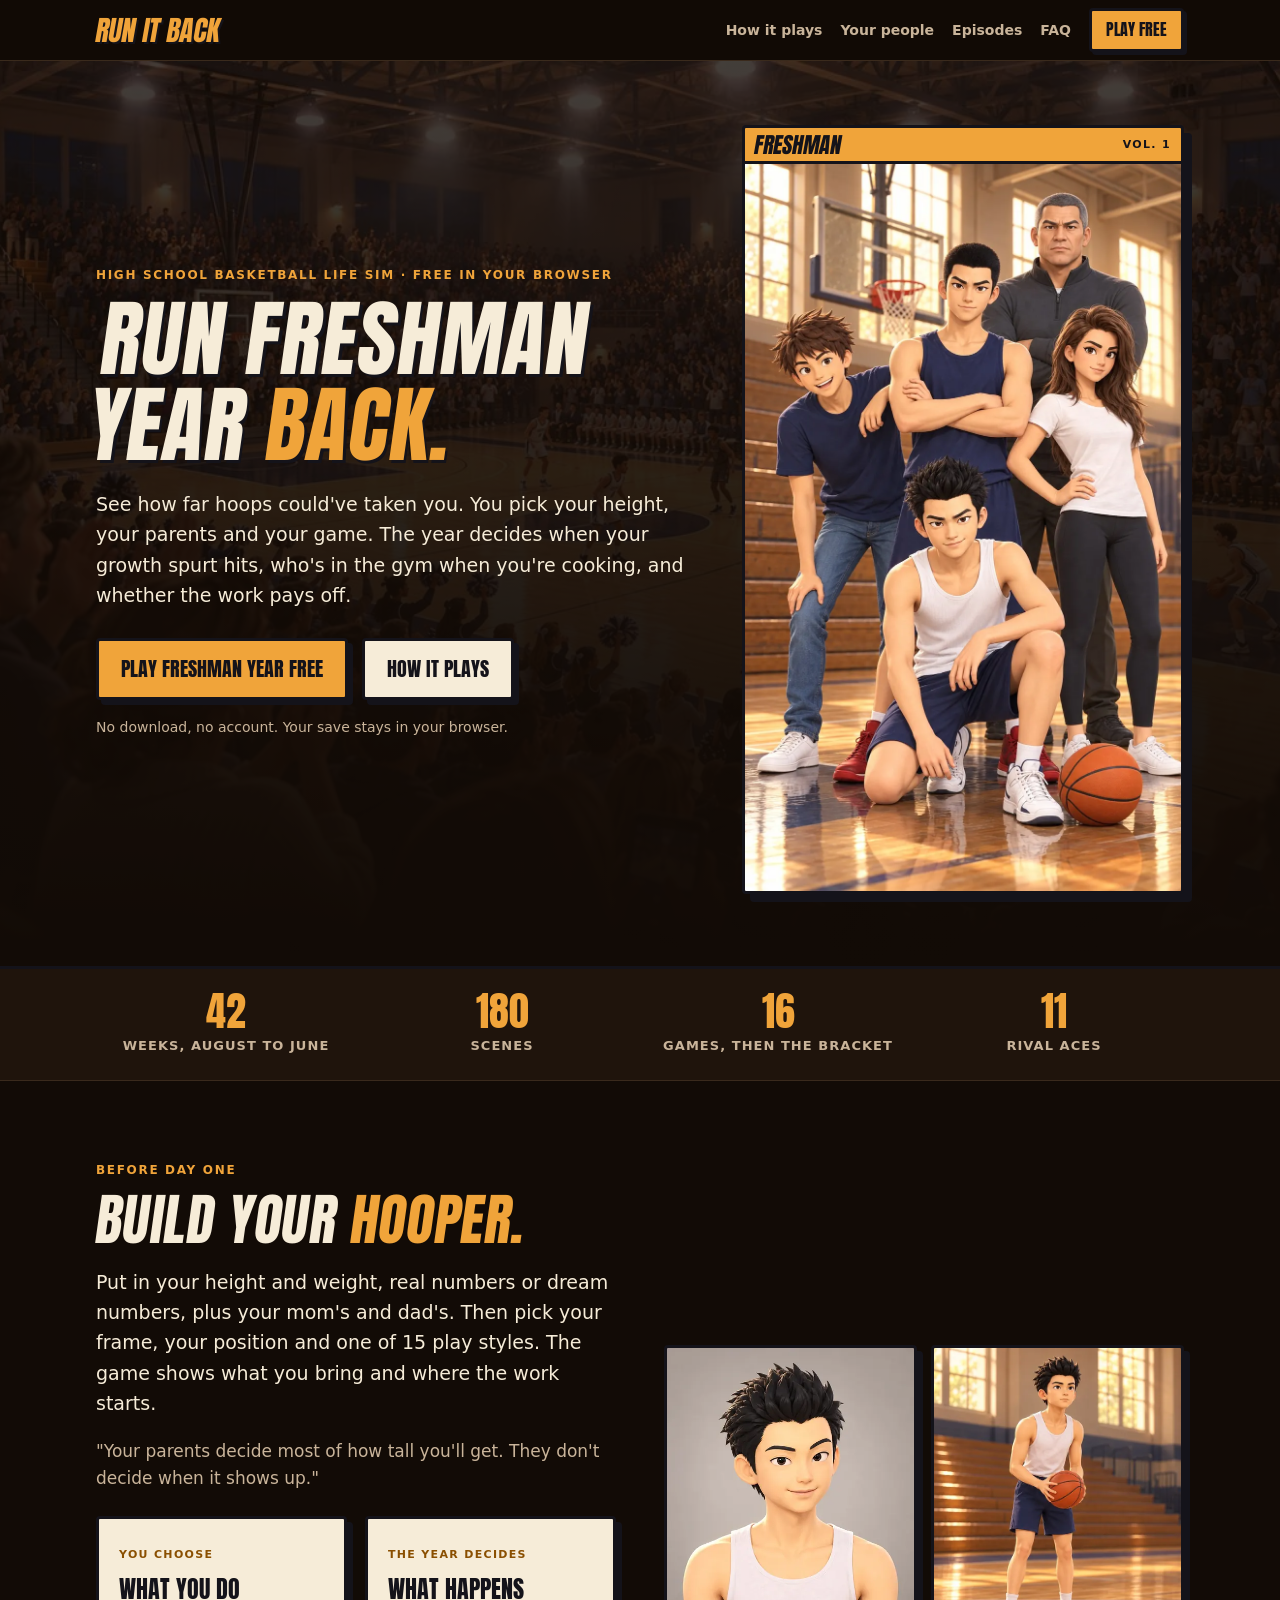
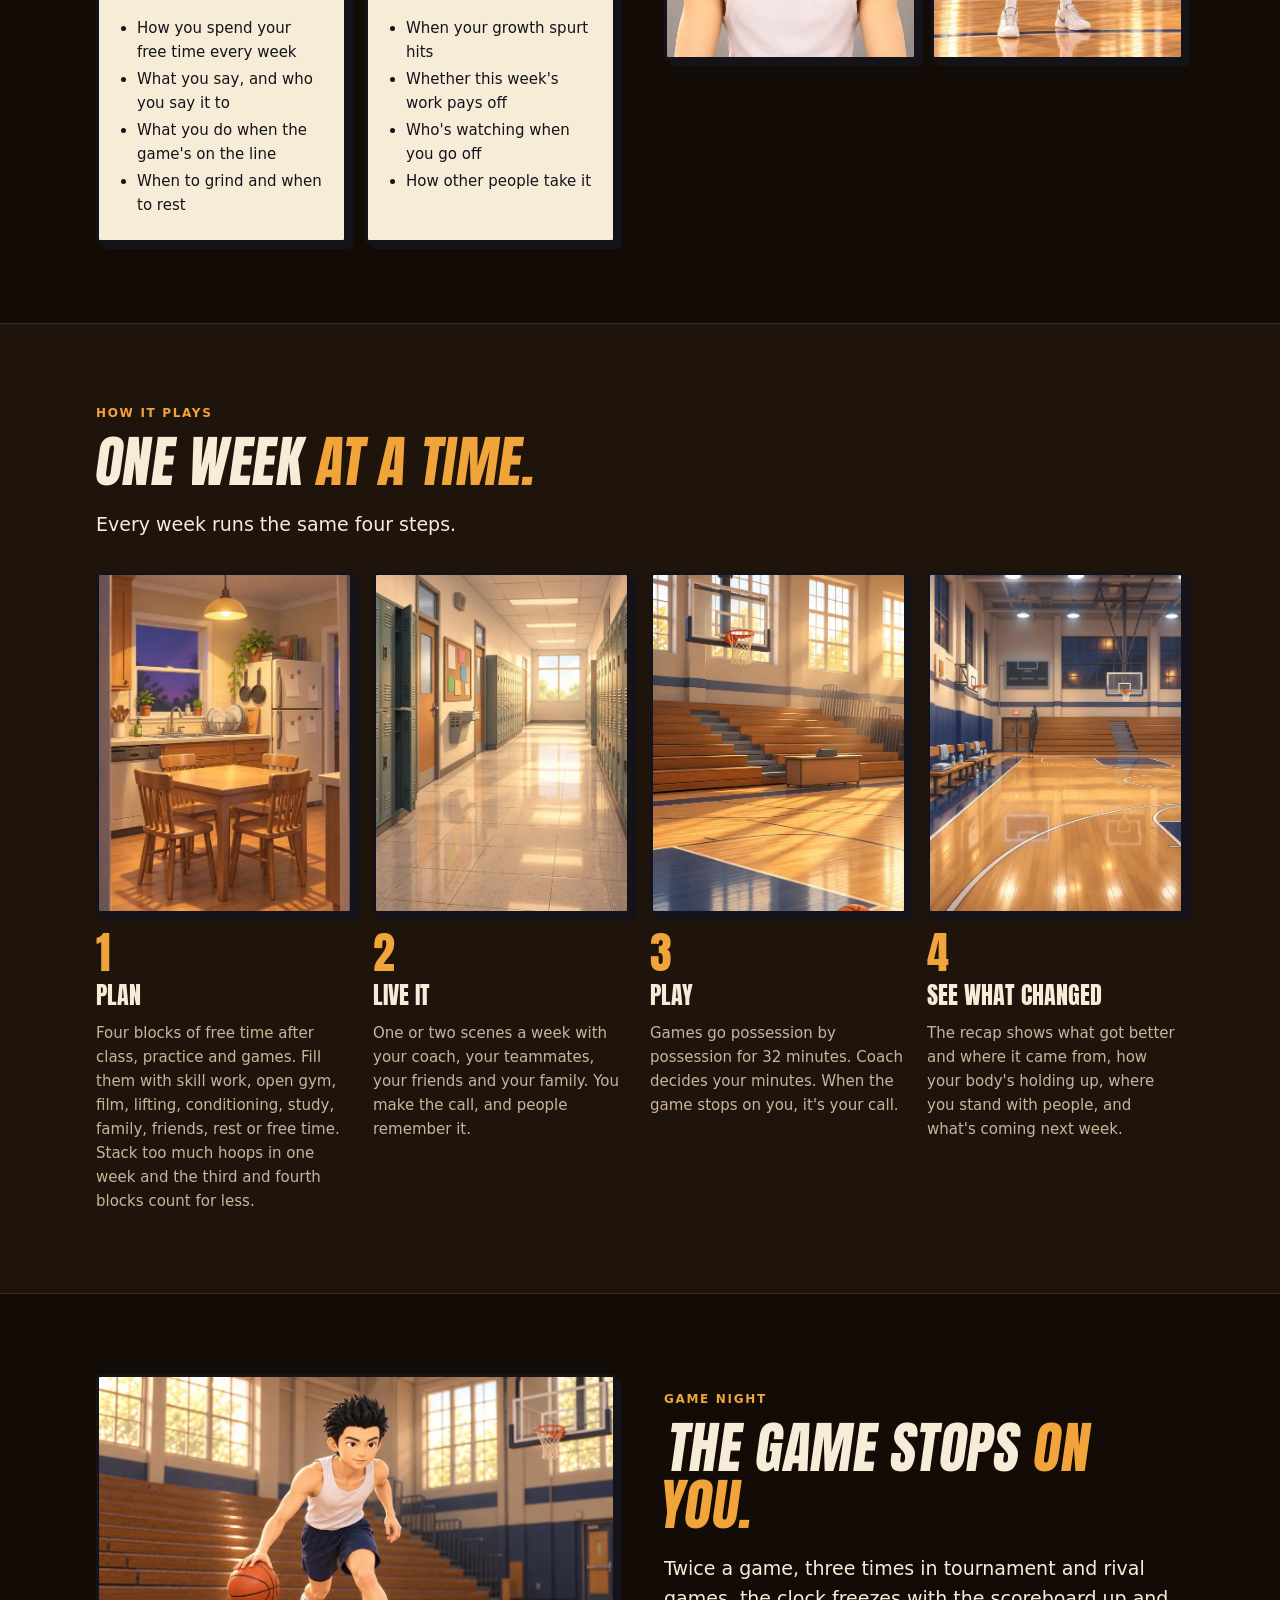
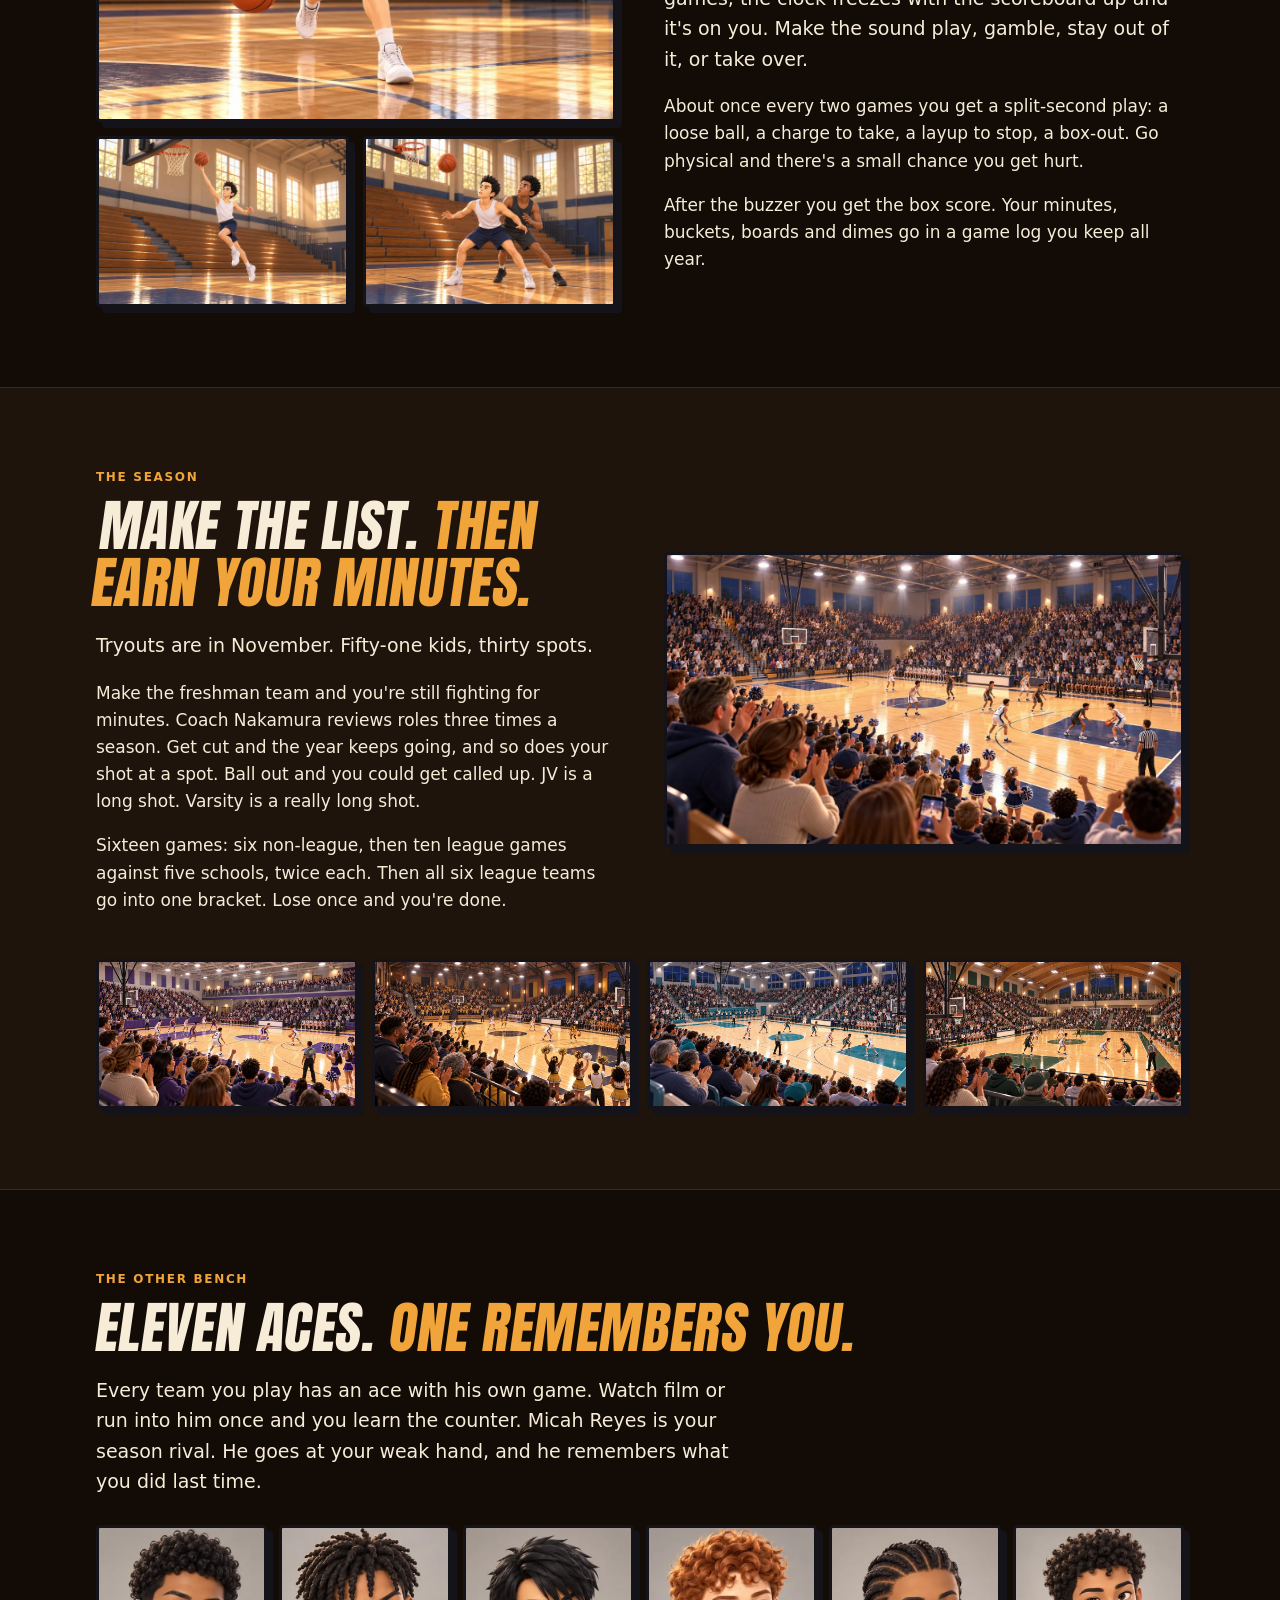
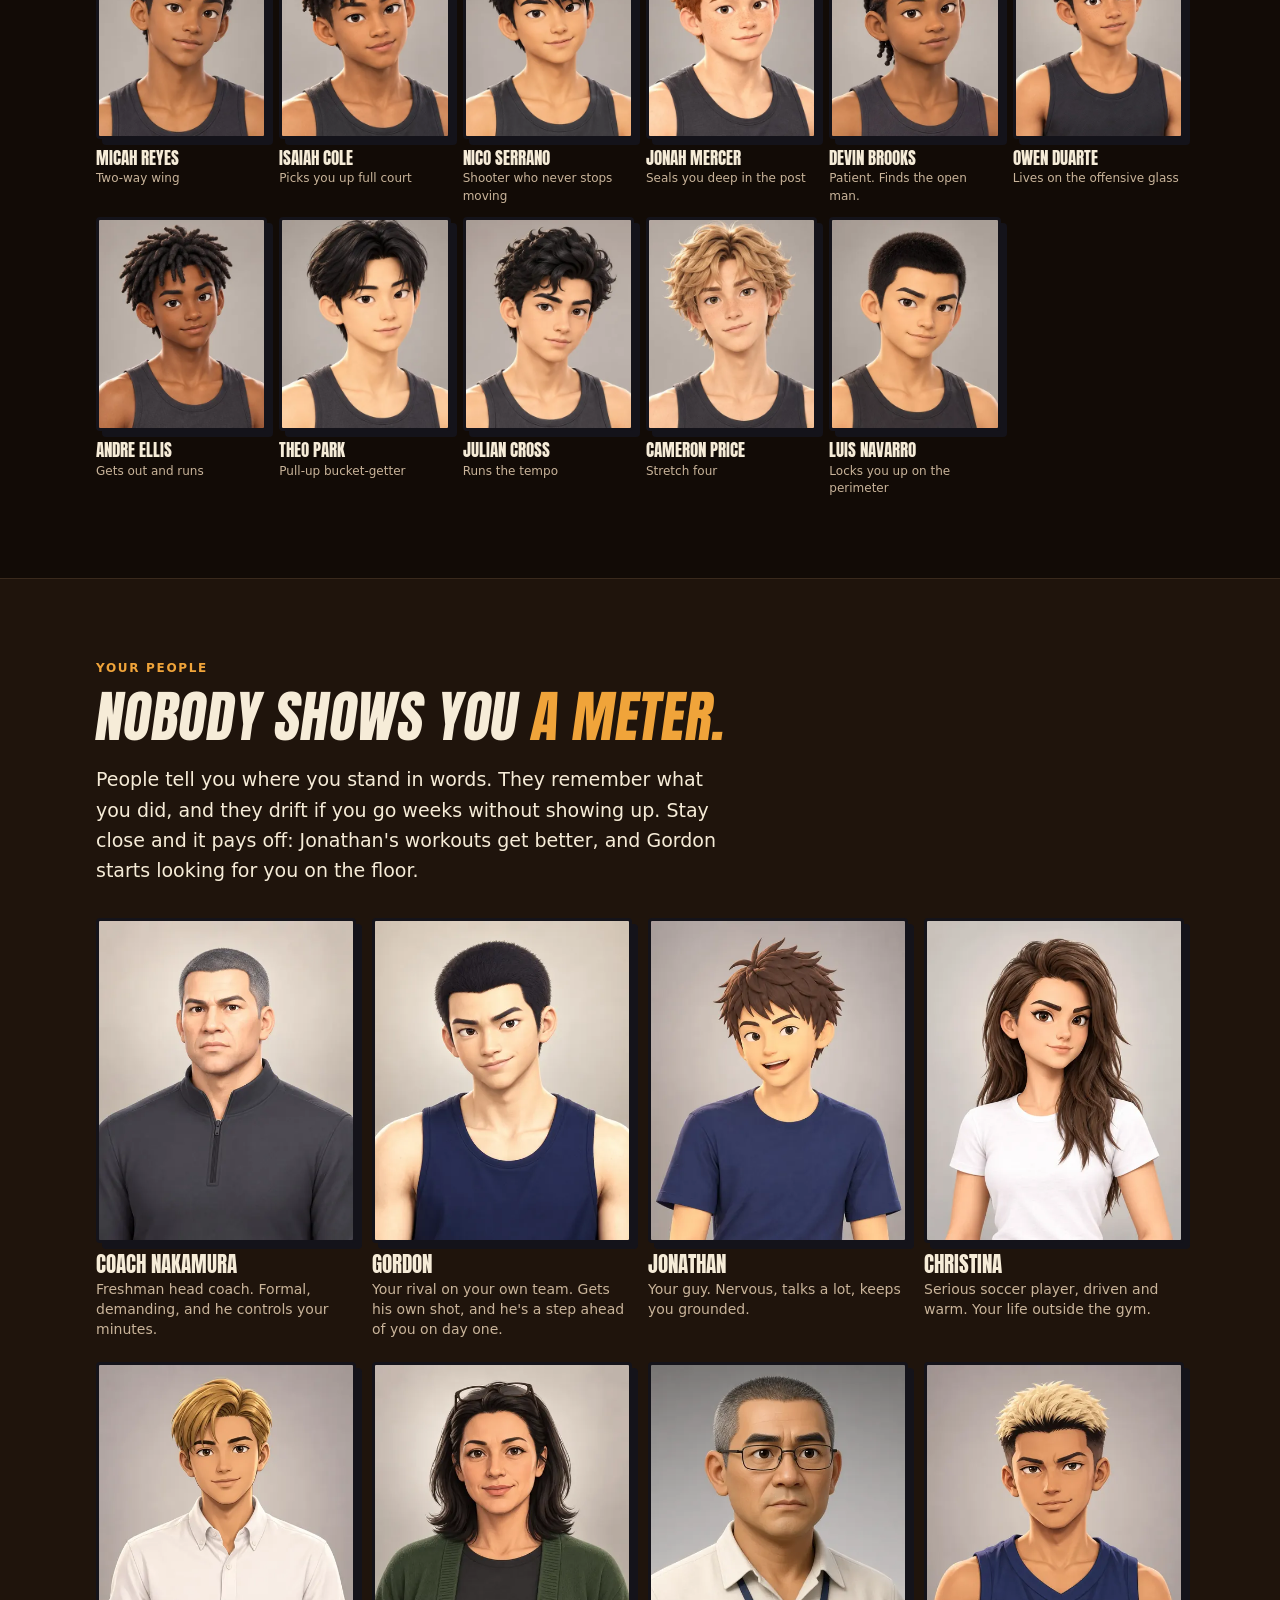
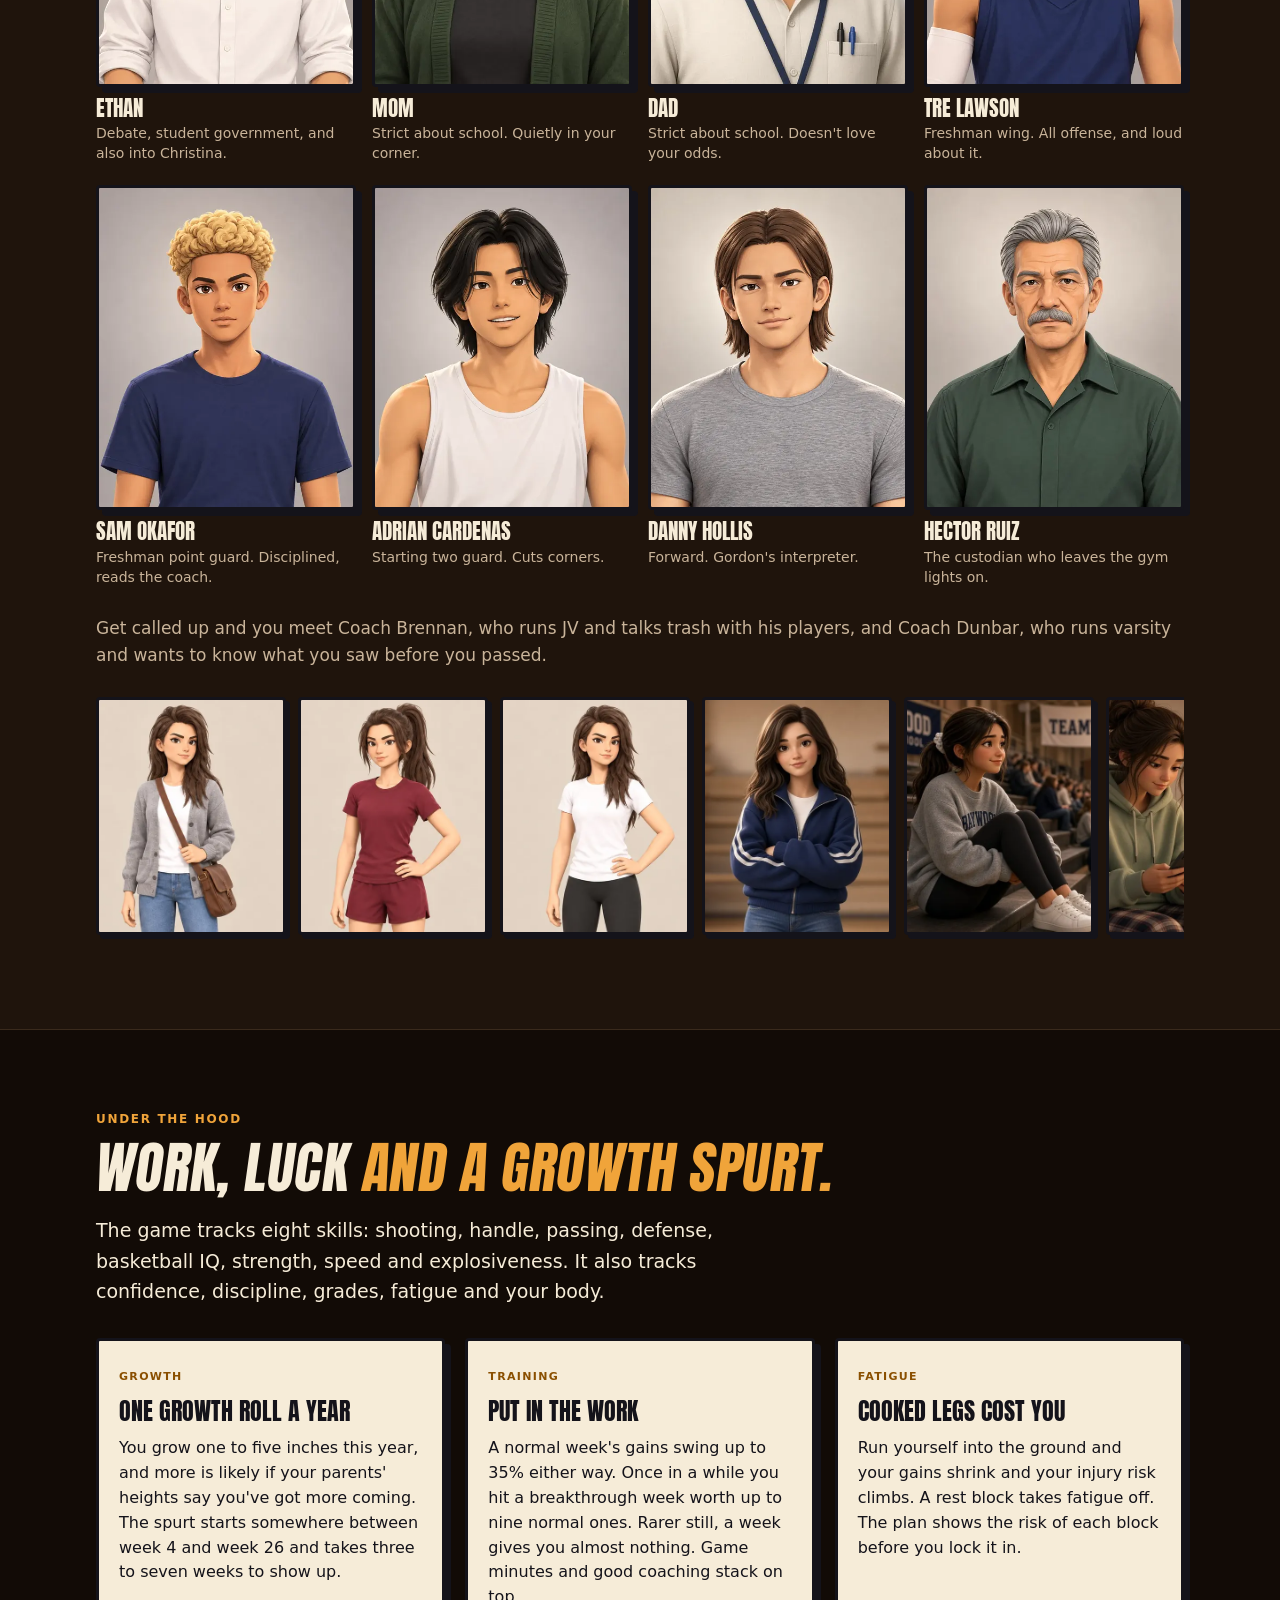
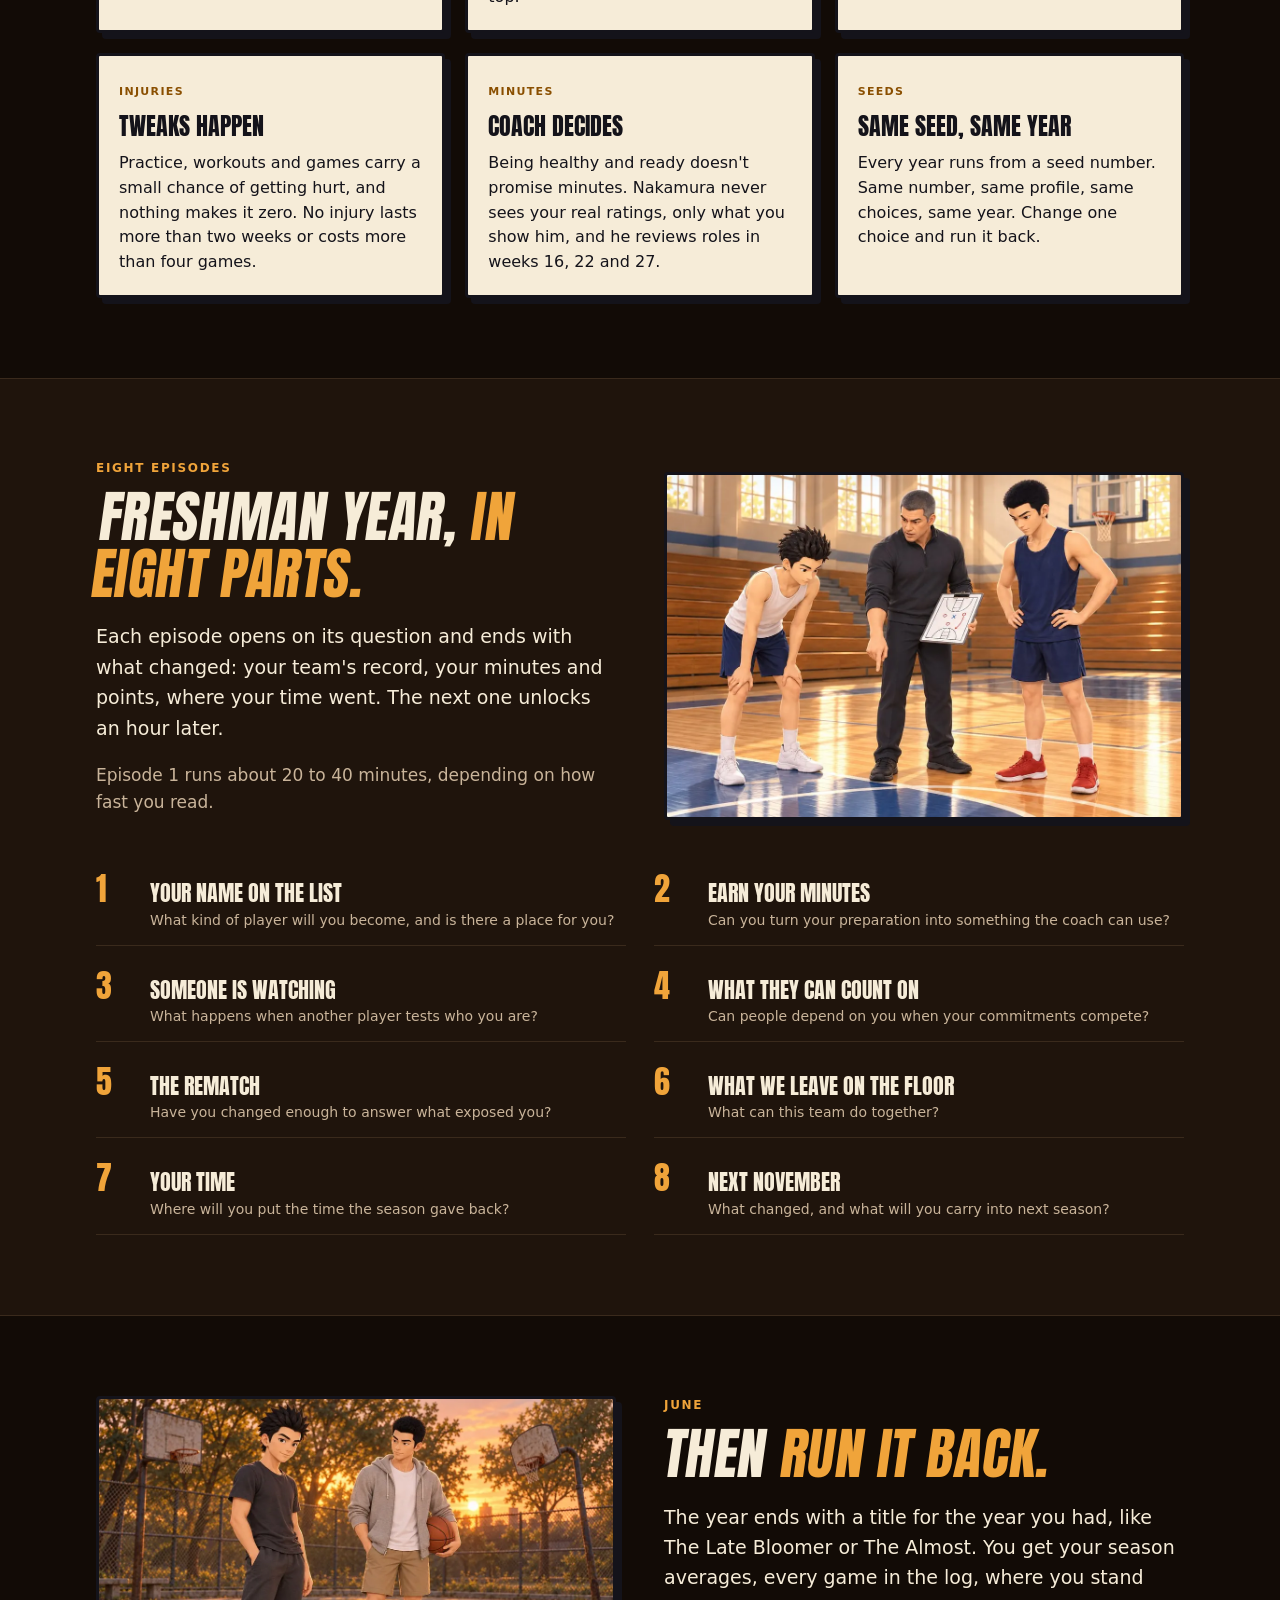
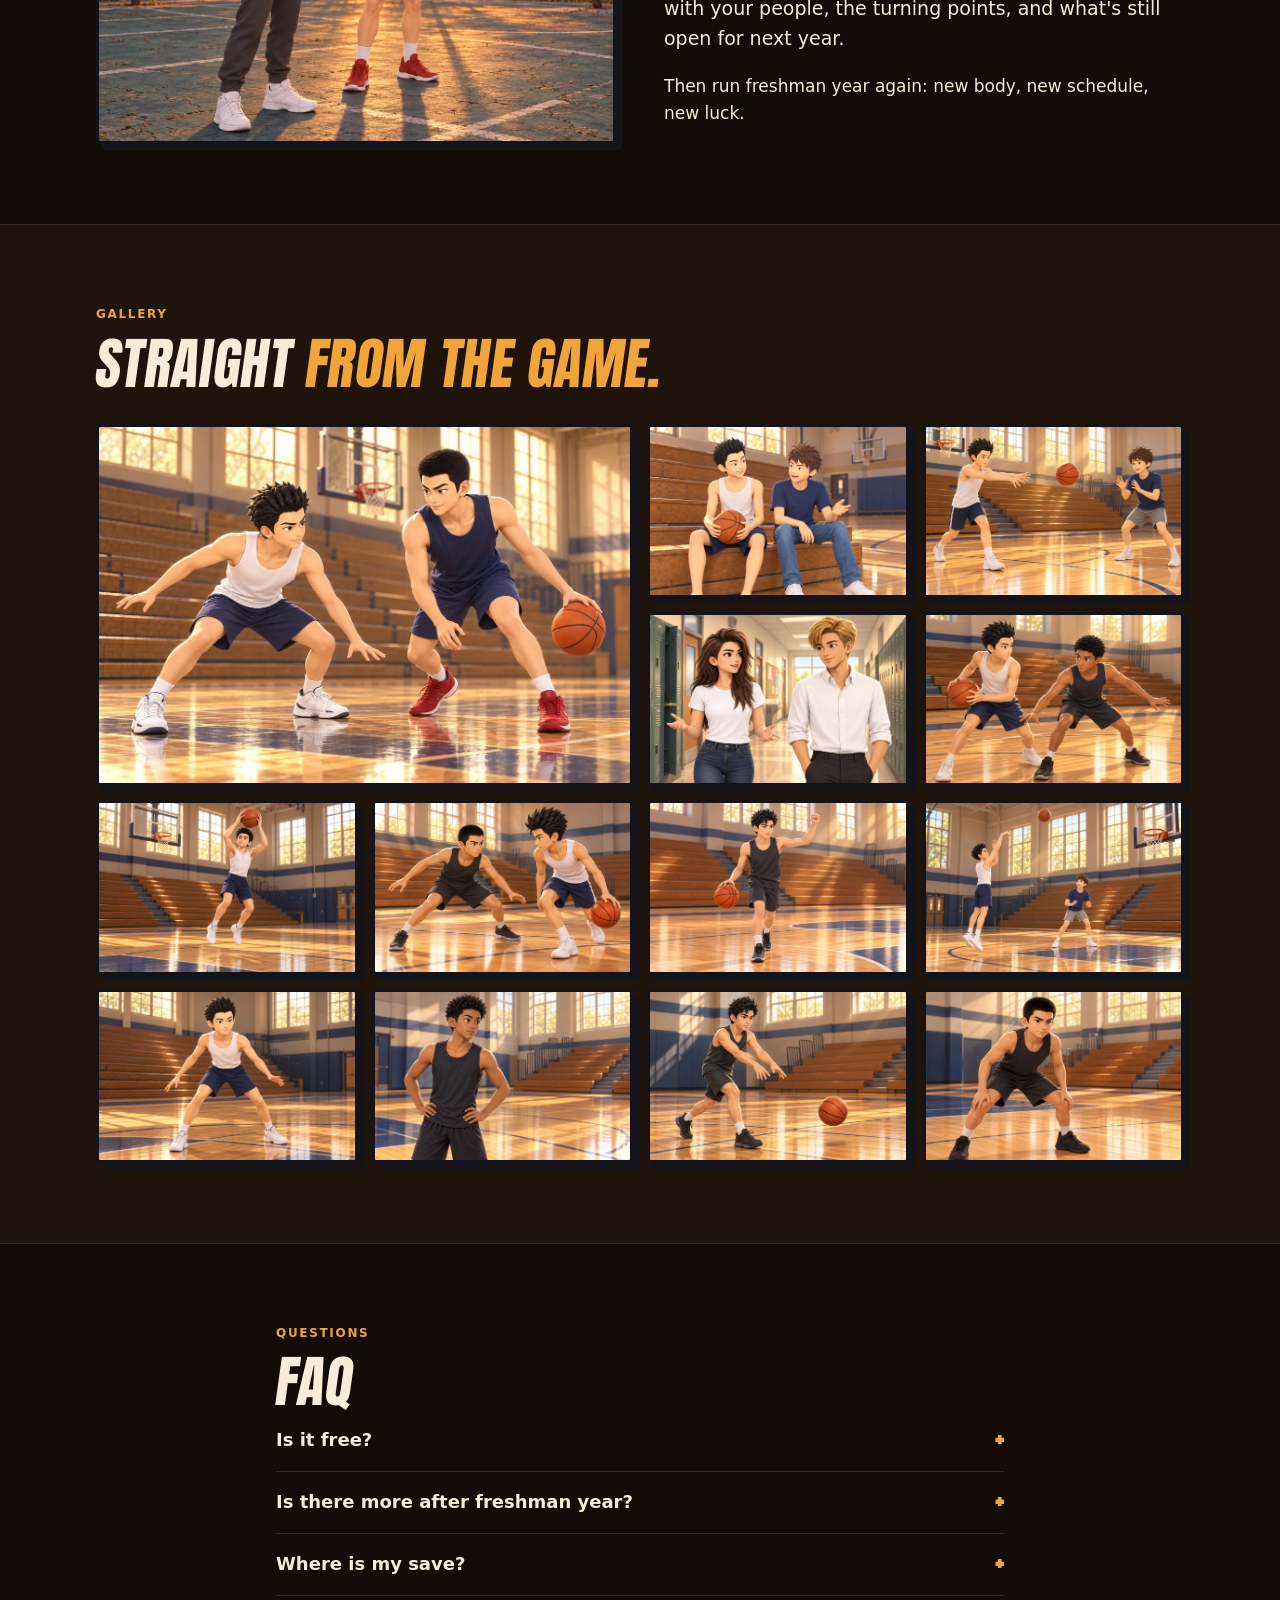
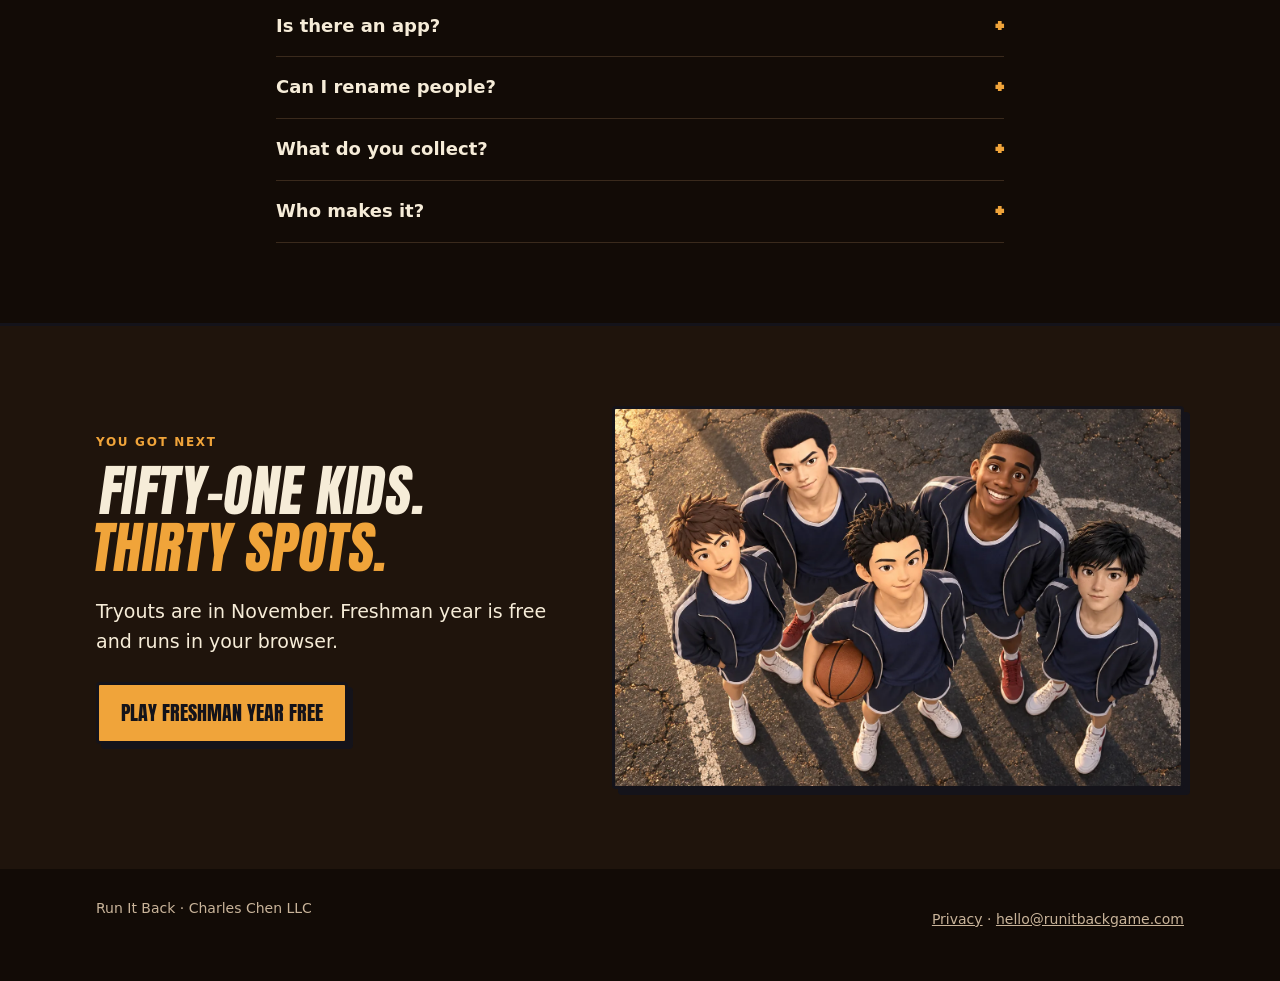
==== commit 7689a18e: "Deploy 5352462" ====
--- a/index.html
+++ b/index.html
@@ -42,6 +42,8 @@
   "genre": ["Sports", "Simulation", "Visual novel"],
   "gamePlatform": "Web browser",
   "playMode": "SinglePlayer",
+  "inLanguage": "en",
+  "publisher": { "@type": "Organization", "name": "Charles Chen LLC", "email": "hello@runitbackgame.com", "url": "https://runitbackgame.com/" },
   "offers": { "@type": "Offer", "price": "0", "priceCurrency": "USD" }
 }
 </script>
@@ -56,7 +58,7 @@
       <a class="link" href="#people">Your people</a>
       <a class="link" href="#episodes">Episodes</a>
       <a class="link" href="#faq">FAQ</a>
-      <a class="btn small" href="/play/" data-cta>Play free</a>
+      <a class="btn small" href="/play/" data-cta="header">Play free</a>
     </nav>
   </div>
 </header>
@@ -67,11 +69,11 @@
   <div class="hero-bg" aria-hidden="true"></div>
   <div class="wrap">
     <div>
-      <p class="kicker">High school hoops life sim · Free in your browser</p>
+      <p class="kicker">High school basketball life sim · Free in your browser</p>
       <h1 class="display"><span class="slant">Run freshman year <em>back.</em></span></h1>
       <p class="lede">See how far hoops could've taken you. You pick your height, your parents and your game. The year decides when your growth spurt hits, who's in the gym when you're cooking, and whether the work pays off.</p>
       <div class="ctas">
-        <a class="btn" href="/play/" data-cta>Play freshman year free</a>
+        <a class="btn" href="/play/" data-cta="hero">Play freshman year free</a>
         <a class="btn ghost" href="#week">How it plays</a>
       </div>
       <p class="fine">No download, no account. Your save stays in your browser.</p>
@@ -395,7 +397,7 @@
       <p class="kicker">You got next</p>
       <h2 class="display"><span class="slant">Fifty-one kids. <em>Thirty spots.</em></span></h2>
       <p class="lede">Tryouts are in November. Freshman year is free and runs in your browser.</p>
-      <p style="margin-top:26px"><a class="btn" href="/play/" data-cta>Play freshman year free</a></p>
+      <p style="margin-top:26px"><a class="btn" href="/play/" data-cta="end">Play freshman year free</a></p>
     </div>
     <div class="frame"><img src="/img/team.webp" width="1400" height="933" alt="Five freshmen in navy warmups on an outdoor court, looking up, one holding the ball." loading="lazy" /></div>
   </div>
@@ -422,5 +424,75 @@
     } catch (e) { /* storage blocked */ }
   })();
 </script>
+<script>
+  // An ad or tagged link brought this visit: keep the first one seen for the game's play data, and
+  // carry the same tags on to /play in case storage is blocked. ?tester=1 marks the owner's devices.
+  (function () {
+    var q = new URLSearchParams(location.search);
+    var keys = ["utm_source", "utm_medium", "utm_campaign", "utm_term", "utm_content", "gclid"];
+    var tags = {}, carry = new URLSearchParams(), found = false;
+    keys.forEach(function (k) {
+      var v = q.get(k);
+      if (v) { tags[k] = v.slice(0, 200); carry.set(k, v); found = true; }
+    });
+    try {
+      if (q.get("tester") === "1") localStorage.setItem("rib.tester", "1");
+      if (found && !localStorage.getItem("rib.attribution.v1")) {
+        tags.landing = "/"; tags.at = new Date().toISOString();
+        localStorage.setItem("rib.attribution.v1", JSON.stringify(tags));
+      }
+    } catch (e) { /* storage blocked */ }
+    if (!found) return;
+    document.querySelectorAll('a[href^="/play"]').forEach(function (a) {
+      a.href = a.getAttribute("href").split("?")[0] + "?" + carry.toString();
+    });
+  })();
+</script>
+<script>
+  // Visits and taps on Play, sent to the game's Amplitude project under the device ID the game
+  // uses, so one funnel runs from this page into a career (2026-10-20). A beacon still goes out
+  // after the tap leaves the page. The deploy fills in the key; a local preview sends nothing.
+  (function () {
+    var KEY = "b4f6ecc993a128e776682e85124dbba7";
+    if (KEY.indexOf("__") === 0 || !navigator.sendBeacon) return;
+    var hex = function () {
+      var b = new Uint8Array(16); crypto.getRandomValues(b);
+      return Array.prototype.map.call(b, function (x) { return ("0" + x.toString(16)).slice(-2); }).join("");
+    };
+    var device = null, tester = false, tags = null, returning = false;
+    try {
+      var game = JSON.parse(localStorage.getItem("replay.analytics.v1") || "null");
+      if (game && game.enabled === false) return; // play data turned off in the game
+      device = (game && game.installId) || localStorage.getItem("rib.device.v1");
+      if (!device) { device = hex(); localStorage.setItem("rib.device.v1", device); }
+      tester = localStorage.getItem("rib.tester") === "1";
+      tags = JSON.parse(localStorage.getItem("rib.attribution.v1") || "null");
+      returning = !!localStorage.getItem("replay.save.v1");
+    } catch (e) { /* storage blocked: an ID for this visit only */ }
+    if (!device) device = hex();
+    var q = new URLSearchParams(location.search), props = { env: "production", returning: returning };
+    ["utm_source", "utm_medium", "utm_campaign", "utm_term", "utm_content", "gclid"].forEach(function (k) {
+      var v = (tags && tags[k]) || q.get(k);
+      if (v) props[k] = String(v).slice(0, 200);
+    });
+    if (q.get("tester") === "1") tester = true;
+    if (tester) props.tester = true;
+    try { if (document.referrer) props.referrer = new URL(document.referrer).hostname; } catch (e) { /* no referrer */ }
+    var session = Date.now(), n = 0;
+    var send = function (type, extra) {
+      var p = {}, k, now = Date.now();
+      for (k in props) p[k] = props[k];
+      for (k in extra || {}) p[k] = extra[k];
+      navigator.sendBeacon("https://api2.amplitude.com/2/httpapi", JSON.stringify({ api_key: KEY, events: [{
+        device_id: device, event_type: type, time: now, session_id: session, insert_id: device + "-" + now + "-" + (n++),
+        platform: "Web", app_version: "landing", event_properties: p
+      }] }));
+    };
+    send("landing_view");
+    document.querySelectorAll("[data-cta]").forEach(function (a) {
+      a.addEventListener("click", function () { send("landing_cta_tapped", { cta: a.getAttribute("data-cta") || "" }); });
+    });
+  })();
+</script>
 </body>
 </html>
--- a/landing.css
+++ b/landing.css
@@ -304,6 +304,8 @@
 footer.site { padding: 28px 0 40px; font-size: 14px; color: var(--dim); }
 footer.site .wrap { display: flex; flex-wrap: wrap; gap: 8px 20px; justify-content: space-between; }
 footer.site a { color: var(--dim); }
+/* Footer links are tap targets on phones: 44px tall without changing the line's look. */
+footer.site a { display: inline-flex; align-items: center; min-height: 44px; }
 
 @media (prefers-reduced-motion: reduce) {
   html { scroll-behavior: auto; }
